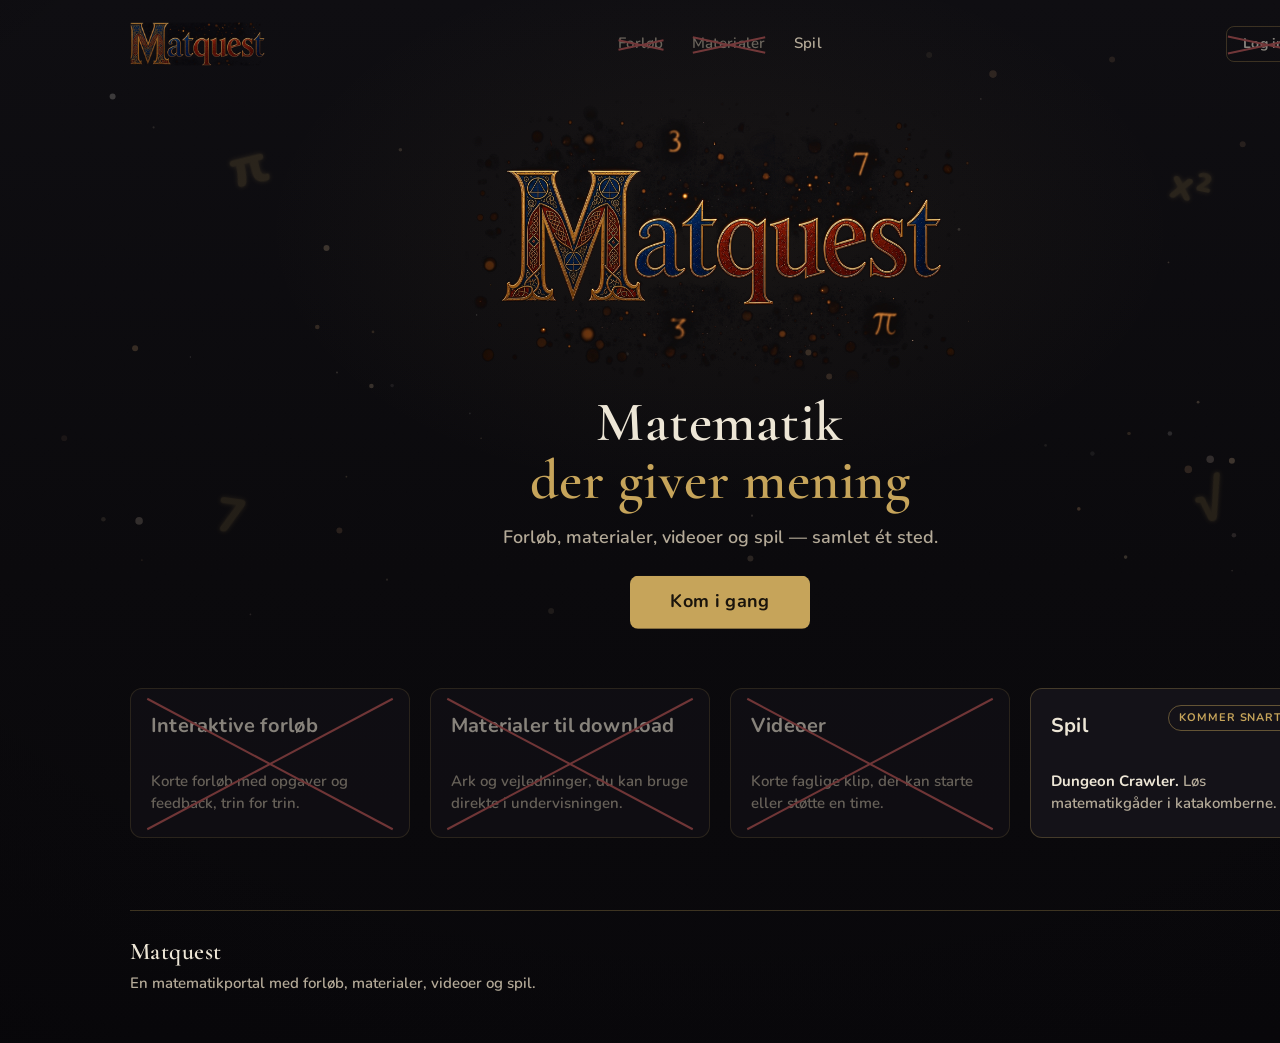
==== index.html @ 76b54411 "Fjern lærer- og klassetrin-tekst, gør /spil/ til en oversigt og flyt Dungeon Crawler til sin egen si" ====
<!DOCTYPE html>
<html lang="da">
<head>
  <meta charset="utf-8">
  <meta name="viewport" content="width=device-width, initial-scale=1">
  <title>Matquest — Matematik der giver mening</title>
  <meta name="description" content="Matquest samler forløb, materialer, videoer og spil til matematik.">
  <link rel="preconnect" href="https://fonts.googleapis.com">
  <link rel="preconnect" href="https://fonts.gstatic.com" crossorigin>
  <link href="https://fonts.googleapis.com/css2?family=Cormorant+Garamond:wght@500;600;700&family=Nunito:wght@400;600;700;800&display=swap" rel="stylesheet">
  <link rel="icon" href="assets/favicon.ico" sizes="any">
  <link rel="icon" type="image/png" sizes="32x32" href="assets/favicon-32.png">
  <link rel="apple-touch-icon" href="assets/apple-touch-icon.png">
  <link rel="stylesheet" href="style.css">
</head>
<body>
  <div class="atmosphere" aria-hidden="true">
    <div class="atmosphere-grain"></div>
    <div class="atmosphere-vignette"></div>
  </div>
  <div class="page">
  <header class="top">
    <a class="logo" href="./" aria-label="Matquest, forsiden">
      <img class="logo-img" src="assets/matquest-wordmark.png" alt="Matquest" width="200" height="65">
    </a>
    <nav class="nav" aria-label="Hovedmenu">
      <a class="ikke-i-brug" aria-disabled="true">Forløb</a>
      <a class="ikke-i-brug" aria-disabled="true">Materialer</a>
      <a href="spil/">Spil</a>
    </nav>
    <div class="top-right">
      <a class="btn btn-ghost ikke-i-brug" aria-disabled="true">Log ind</a>
    </div>
  </header>

  <section class="stage">
    <div class="stage-art"><svg class="scene" viewBox="0 0 1440 680" width="1440" height="680" xmlns="http://www.w3.org/2000/svg" preserveAspectRatio="xMidYMid slice" aria-hidden="true">
  <defs>
    <radialGradient id="torch" cx="50%" cy="50%" r="50%">
      <stop offset="0%" stop-color="#FFE08A" stop-opacity="0.72"/>
      <stop offset="32%" stop-color="#FF8A2A" stop-opacity="0.14"/>
      <stop offset="70%" stop-color="#FF7A3A" stop-opacity="0.08"/>
      <stop offset="100%" stop-color="#FF5A00" stop-opacity="0"/>
    </radialGradient>
    <filter id="soft">
      <feGaussianBlur stdDeviation="36"/>
    </filter>
    <filter id="runeGlow">
      <feGaussianBlur stdDeviation="2.5" result="b"/>
      <feMerge><feMergeNode in="b"/><feMergeNode in="SourceGraphic"/></feMerge>
    </filter>
  </defs>
  <!-- glow fjernet -->
  <g transform="translate(250 170) rotate(-14)" opacity="0.15"><text text-anchor="middle" dominant-baseline="middle" font-family="Baloo 2, Nunito, sans-serif" font-weight="800" font-size="56" fill="#C6A45A" style="filter:url(#runeGlow)">π</text></g>
  <g transform="translate(1190 190) rotate(12)" opacity="0.15"><text text-anchor="middle" dominant-baseline="middle" font-family="Baloo 2, Nunito, sans-serif" font-weight="800" font-size="44" fill="#C6A45A" style="filter:url(#runeGlow)">x²</text></g>
  <g transform="translate(230 520) rotate(8)" opacity="0.13"><text text-anchor="middle" dominant-baseline="middle" font-family="Baloo 2, Nunito, sans-serif" font-weight="800" font-size="48" fill="#C6A45A" style="filter:url(#runeGlow)">7</text></g>
  <g transform="translate(1210 500) rotate(-10)" opacity="0.14"><text text-anchor="middle" dominant-baseline="middle" font-family="Baloo 2, Nunito, sans-serif" font-weight="800" font-size="50" fill="#C6A45A" style="filter:url(#runeGlow)">√</text></g>
  <g class="motes" opacity="0.85">
    <circle cx="153.6" cy="127.4" r="1.1" fill="#D9C4B0" opacity="0.16"/>
    <circle cx="1188.3" cy="469.4" r="3.8" fill="#FFC48A" opacity="0.17"/>
    <circle cx="371.4" cy="386.0" r="2.3" fill="#E8C9A0" opacity="0.24"/>
    <circle cx="1351.0" cy="154.0" r="0.9" fill="#F3EDE4" opacity="0.23"/>
    <circle cx="1129.0" cy="433.5" r="1.8" fill="#FFC48A" opacity="0.16"/>
    <circle cx="551.1" cy="611.0" r="3.0" fill="#E8C9A0" opacity="0.11"/>
    <circle cx="562.7" cy="248.3" r="1.4" fill="#F3EDE4" opacity="0.13"/>
    <circle cx="750.4" cy="558.6" r="3.0" fill="#E8C9A0" opacity="0.17"/>
    <circle cx="135.1" cy="348.2" r="3.0" fill="#FFC48A" opacity="0.21"/>
    <circle cx="752.0" cy="515.7" r="1.1" fill="#D9C4B0" opacity="0.20"/>
    <circle cx="959.0" cy="229.4" r="1.4" fill="#D9C4B0" opacity="0.21"/>
    <circle cx="1112.1" cy="59.6" r="3.0" fill="#FFC48A" opacity="0.12"/>
    <circle cx="337.0" cy="372.5" r="1.1" fill="#D9C4B0" opacity="0.20"/>
    <circle cx="103.4" cy="519.3" r="2.3" fill="#E8C9A0" opacity="0.13"/>
    <circle cx="64.2" cy="438.2" r="3.0" fill="#FFC48A" opacity="0.08"/>
    <circle cx="326.5" cy="248.1" r="3.0" fill="#E8C9A0" opacity="0.25"/>
    <circle cx="373.0" cy="331.9" r="1.4" fill="#FFC48A" opacity="0.16"/>
    <circle cx="1125.6" cy="557.1" r="1.8" fill="#E8C9A0" opacity="0.24"/>
    <circle cx="112.6" cy="96.4" r="3.0" fill="#F3EDE4" opacity="0.24"/>
    <circle cx="656.4" cy="213.4" r="3.8" fill="#D9C4B0" opacity="0.21"/>
    <circle cx="1360.2" cy="278.2" r="1.4" fill="#E8C9A0" opacity="0.21"/>
    <circle cx="929.2" cy="55.1" r="3.0" fill="#E8C9A0" opacity="0.09"/>
    <circle cx="1242.7" cy="144.2" r="3.0" fill="#FFC48A" opacity="0.13"/>
    <circle cx="678.6" cy="618.4" r="1.8" fill="#F3EDE4" opacity="0.14"/>
    <circle cx="346.4" cy="476.7" r="0.9" fill="#E8C9A0" opacity="0.19"/>
    <circle cx="1092.4" cy="453.6" r="2.3" fill="#F3EDE4" opacity="0.08"/>
    <circle cx="770.4" cy="328.4" r="0.9" fill="#FFC48A" opacity="0.18"/>
    <circle cx="469.9" cy="413.4" r="0.9" fill="#F3EDE4" opacity="0.13"/>
    <circle cx="481.1" cy="438.3" r="0.7" fill="#E8C9A0" opacity="0.22"/>
    <circle cx="1045.6" cy="445.4" r="1.4" fill="#D9C4B0" opacity="0.11"/>
    <circle cx="1231.9" cy="460.7" r="3.0" fill="#E8C9A0" opacity="0.27"/>
    <circle cx="993.0" cy="74.1" r="3.8" fill="#FFC48A" opacity="0.15"/>
    <circle cx="1169.9" cy="433.5" r="2.3" fill="#F3EDE4" opacity="0.16"/>
    <circle cx="791.9" cy="621.6" r="1.4" fill="#E8C9A0" opacity="0.14"/>
    <circle cx="400.4" cy="149.8" r="1.8" fill="#E8C9A0" opacity="0.19"/>
    <circle cx="139.1" cy="520.9" r="3.8" fill="#D9C4B0" opacity="0.23"/>
    <circle cx="476.6" cy="314.9" r="0.7" fill="#F3EDE4" opacity="0.25"/>
    <circle cx="1292.0" cy="244.3" r="1.4" fill="#E8C9A0" opacity="0.14"/>
    <circle cx="1198.1" cy="402.2" r="1.4" fill="#E8C9A0" opacity="0.25"/>
    <circle cx="250.4" cy="614.4" r="0.9" fill="#D9C4B0" opacity="0.17"/>
    <circle cx="1168.5" cy="262.4" r="0.9" fill="#E8C9A0" opacity="0.23"/>
    <circle cx="1233.9" cy="535.3" r="2.3" fill="#D9C4B0" opacity="0.17"/>
    <circle cx="980.8" cy="98.9" r="0.9" fill="#D9C4B0" opacity="0.18"/>
    <circle cx="141.9" cy="560.1" r="0.9" fill="#FFC48A" opacity="0.12"/>
    <circle cx="829.2" cy="376.6" r="3.0" fill="#FFC48A" opacity="0.18"/>
    <circle cx="686.0" cy="487.6" r="0.9" fill="#FFC48A" opacity="0.15"/>
    <circle cx="317.3" cy="327.0" r="2.3" fill="#FFC48A" opacity="0.19"/>
    <circle cx="1232.1" cy="570.6" r="0.9" fill="#D9C4B0" opacity="0.17"/>
    <circle cx="387.0" cy="579.7" r="1.1" fill="#E8C9A0" opacity="0.16"/>
    <circle cx="1210.2" cy="459.3" r="3.8" fill="#D9C4B0" opacity="0.22"/>
    <circle cx="190.4" cy="357.0" r="0.7" fill="#F3EDE4" opacity="0.19"/>
    <circle cx="392.1" cy="385.6" r="1.8" fill="#F3EDE4" opacity="0.09"/>
    <circle cx="339.4" cy="530.6" r="3.0" fill="#FFC48A" opacity="0.15"/>
    <circle cx="808.4" cy="352.5" r="3.0" fill="#FFC48A" opacity="0.20"/>
    <circle cx="1078.8" cy="508.9" r="1.8" fill="#FFC48A" opacity="0.23"/>
    <circle cx="627.2" cy="354.0" r="1.8" fill="#D9C4B0" opacity="0.13"/>
  </g>
</svg></div>
    <div class="stage-copy">
      <img class="hero-logo" src="assets/matquest-logo.png" alt="Matquest" width="960" height="540">
      <h1>Matematik <span class="accent-word">der giver mening</span></h1>
      <p class="lead">Forløb, materialer, videoer og spil — samlet ét sted.</p>
      <div class="hero-actions">
        <a class="btn btn-play" href="#indhold">Kom i gang</a>
      </div>
    </div>
  </section>

  <main id="indhold">
    <section class="how" aria-label="Det kan du på Matquest">
      <ul class="how-list">
        <li>
          <a class="how-item ikke-i-brug" aria-disabled="true">
            <h2>Interaktive forløb</h2>
            <p>Korte forløb med opgaver og feedback, trin for trin.</p>
          </a>
        </li>
        <li>
          <a class="how-item ikke-i-brug" aria-disabled="true">
            <h2>Materialer til download</h2>
            <p>Ark og vejledninger, du kan bruge direkte i undervisningen.</p>
          </a>
        </li>
        <li>
          <a class="how-item ikke-i-brug" aria-disabled="true">
            <h2>Videoer</h2>
            <p>Korte faglige klip, der kan starte eller støtte en time.</p>
          </a>
        </li>
        <li>
          <a class="how-item how-item-spil" href="spil/">
            <span class="pill">Kommer snart</span>
            <h2>Spil</h2>
            <p><strong>Dungeon Crawler.</strong> Løs matematikgåder i katakomberne.</p>
          </a>
        </li>
      </ul>
    </section>
  </main>

  <footer class="foot">
    <div class="foot-main">
      <p class="foot-brand">Matquest</p>
      <p class="foot-copy">En matematikportal med forløb, materialer, videoer og spil.</p>
    </div>
  </footer>
  </div>
</body>
</html>
---- style.css ----
/* Matquest forside. Afdæmpet fantasy: næsten sort, diskrete guldlinjer, logo og hero bærer stilen. Desktop 1440. */
:root {
  --void: #0A090C;
  --dust: #121116;
  --panel: #141218;
  --text: #EDE6D6;
  --muted: #B4AA98;
  --gold: #C6A45A;
  --gold-hover: #D4B56A;
  --gold-line: rgba(198, 164, 90, 0.28);
  --gold-line-strong: rgba(198, 164, 90, 0.45);
  --font-display: "Cormorant Garamond", "Times New Roman", serif;
  --font-body: "Nunito", "Segoe UI", "Helvetica Neue", sans-serif;
  --content: 1180px;
}
* { box-sizing: border-box; margin: 0; padding: 0; }
html { scroll-behavior: smooth; }
body {
  min-width: 1440px;
  background: var(--void);
  color: var(--text);
  font-family: var(--font-body);
  font-size: 17px;
  line-height: 1.55;
  overflow-x: hidden;
  position: relative;
}
a { color: inherit; text-decoration: none; }
button { font: inherit; color: inherit; cursor: pointer; }
img, svg { display: block; max-width: 100%; }
ul { list-style: none; }

.atmosphere {
  position: absolute;
  inset: 0;
  z-index: 0;
  pointer-events: none;
  overflow: hidden;
  background:
    radial-gradient(ellipse 55% 45% at 50% 22%, rgba(198, 164, 90, 0.06) 0%, transparent 58%),
    linear-gradient(180deg, #0E0D11 0%, #0A090C 55%, #08070A 100%);
}
.atmosphere-grain {
  position: absolute;
  inset: 0;
  opacity: 0.10;
  mix-blend-mode: overlay;
  background-image: url("data:image/svg+xml;utf8,<svg xmlns='http://www.w3.org/2000/svg' width='256' height='256'><filter id='g'><feTurbulence type='fractalNoise' baseFrequency='0.85' numOctaves='4' seed='7' stitchTiles='stitch'/><feColorMatrix type='saturate' values='0'/></filter><rect width='100%25' height='100%25' filter='url(%23g)'/></svg>");
  background-size: 256px 256px;
}
.atmosphere-vignette {
  position: absolute;
  inset: 0;
  background: radial-gradient(ellipse 95% 85% at 50% 36%, transparent 62%, rgba(6, 5, 8, 0.55) 100%);
}

.page { position: relative; z-index: 1; }

.top {
  position: absolute;
  top: 0;
  left: 50%;
  transform: translateX(-50%);
  z-index: 5;
  display: grid;
  grid-template-columns: 1fr auto 1fr;
  align-items: center;
  width: var(--content);
  padding: 22px 0 0;
}
.logo { display: flex; align-items: center; justify-self: start; }
.logo-img { height: 44px; width: auto; }
.nav {
  display: flex;
  align-items: center;
  gap: 28px;
}
.nav a {
  font-weight: 600;
  font-size: 15px;
  letter-spacing: 0.02em;
  color: var(--muted);
}
.nav a:hover { color: var(--gold); }
.nav a[aria-current="page"] { color: var(--gold); }
.top-right { display: flex; align-items: center; justify-self: end; }

.btn {
  display: inline-flex;
  align-items: center;
  justify-content: center;
  font-weight: 700;
  letter-spacing: 0.02em;
  border: 1px solid transparent;
  border-radius: 8px;
  transition: background 0.15s ease, border-color 0.15s ease, color 0.15s ease;
}
.btn:focus-visible { outline: 2px solid var(--gold); outline-offset: 3px; }
.btn-ghost {
  background: transparent;
  color: var(--text);
  border-color: var(--gold-line-strong);
  padding: 6px 16px 7px;
  font-size: 14px;
}
.btn-ghost:hover { border-color: var(--gold); color: var(--gold); }
.btn-play {
  background: var(--gold);
  color: #1A140C;
  font-size: 18px;
  padding: 11px 28px 12px;
  min-width: 180px;
}
.btn-play:hover { background: var(--gold-hover); }
.btn-secondary {
  background: transparent;
  color: var(--text);
  border-color: var(--gold-line-strong);
  font-size: 18px;
  padding: 11px 28px 12px;
  min-width: 160px;
}
.btn-secondary:hover { border-color: var(--gold); color: var(--gold); }

.stage { position: relative; width: 1440px; height: 680px; margin: 0 auto; overflow: hidden; }
.stage-art { position: absolute; inset: 0; z-index: 0; }
.stage-art .scene { width: 1440px; height: 680px; }
.stage-copy {
  position: absolute;
  z-index: 2;
  left: 50%; top: 50%; transform: translate(-50%, -46%);
  width: 980px;
  text-align: center;
}
.hero-logo {
  width: 520px;
  height: auto;
  margin: 0 auto 6px;
}
.kicker {
  display: flex; align-items: center; justify-content: center; gap: 12px;
  font-weight: 600;
  font-size: 14px;
  letter-spacing: 0.08em;
  text-transform: uppercase;
  color: var(--muted);
  margin-bottom: 10px;
}
.pill {
  display: inline-flex; align-items: center;
  background: transparent;
  color: var(--gold);
  font-weight: 700;
  font-size: 11px;
  letter-spacing: 0.08em;
  text-transform: uppercase;
  padding: 3px 10px 4px;
  border-radius: 999px;
  border: 1px solid var(--gold-line-strong);
}
.stage-copy h1 {
  font-family: var(--font-display);
  font-weight: 600;
  font-size: 56px;
  line-height: 1.05;
  letter-spacing: 0.01em;
  margin: 0 0 14px;
  color: var(--text);
}
.accent-word { display: block; color: var(--gold); }
.lead {
  color: var(--muted);
  font-size: 18px;
  font-weight: 600;
  max-width: 32em;
  margin: 0 auto 26px;
  line-height: 1.45;
}
.hero-actions { display: flex; justify-content: center; align-items: center; gap: 14px; }

.how { width: var(--content); margin: 0 auto; padding: 8px 0 72px; }
.how-list { display: grid; grid-template-columns: repeat(4, 1fr); gap: 20px; }
.how-item {
  display: block;
  height: 100%;
  background: var(--panel);
  border: 1px solid var(--gold-line);
  border-radius: 12px;
  padding: 24px 20px 22px;
  transition: border-color 0.15s ease;
}
.how-item:hover { border-color: var(--gold-line-strong); }
.how-item:focus-visible { outline: 2px solid var(--gold); outline-offset: 3px; }
.how-item h2 {
  font-family: var(--font-body);
  font-weight: 700;
  font-size: 20px;
  letter-spacing: 0.01em;
  margin-bottom: 8px;
  color: var(--text);
  line-height: 1.25;
  min-height: 2.5em;
}
.how-item p { color: var(--muted); font-size: 15px; font-weight: 600; line-height: 1.45; }
.how-item p strong { color: var(--text); font-weight: 700; }
.how-item-spil { position: relative; padding-right: 18px; }
.how-item-spil .pill {
  position: absolute;
  top: 16px;
  right: 16px;
}

.foot {
  width: var(--content); margin: 0 auto; padding: 22px 0 48px;
  border-top: 1px solid var(--gold-line);
}
.foot-brand { font-family: var(--font-display); font-weight: 600; font-size: 24px; letter-spacing: 0.02em; }
.foot-copy { margin-top: 2px; color: var(--muted); font-size: 15px; font-weight: 600; }

@media (prefers-reduced-motion: reduce) {
  .btn, .how-item { transition: none; }
}

/* Markering: ikke i brug endnu */
.ikke-i-brug { position: relative; cursor: not-allowed; opacity: .55; }
.ikke-i-brug::before, .ikke-i-brug::after {
  content: ""; position: absolute; left: 0; right: 0; top: 50%;
  border-top: 2px solid #c45a5a; pointer-events: none;
}
.ikke-i-brug::before { transform: rotate(var(--x-angle, 12deg)); }
.ikke-i-brug::after { transform: rotate(calc(var(--x-angle, 12deg) * -1)); }
.how-item.ikke-i-brug { --x-angle: 28deg; }
.how-item.ikke-i-brug:hover { border-color: var(--gold-line); }
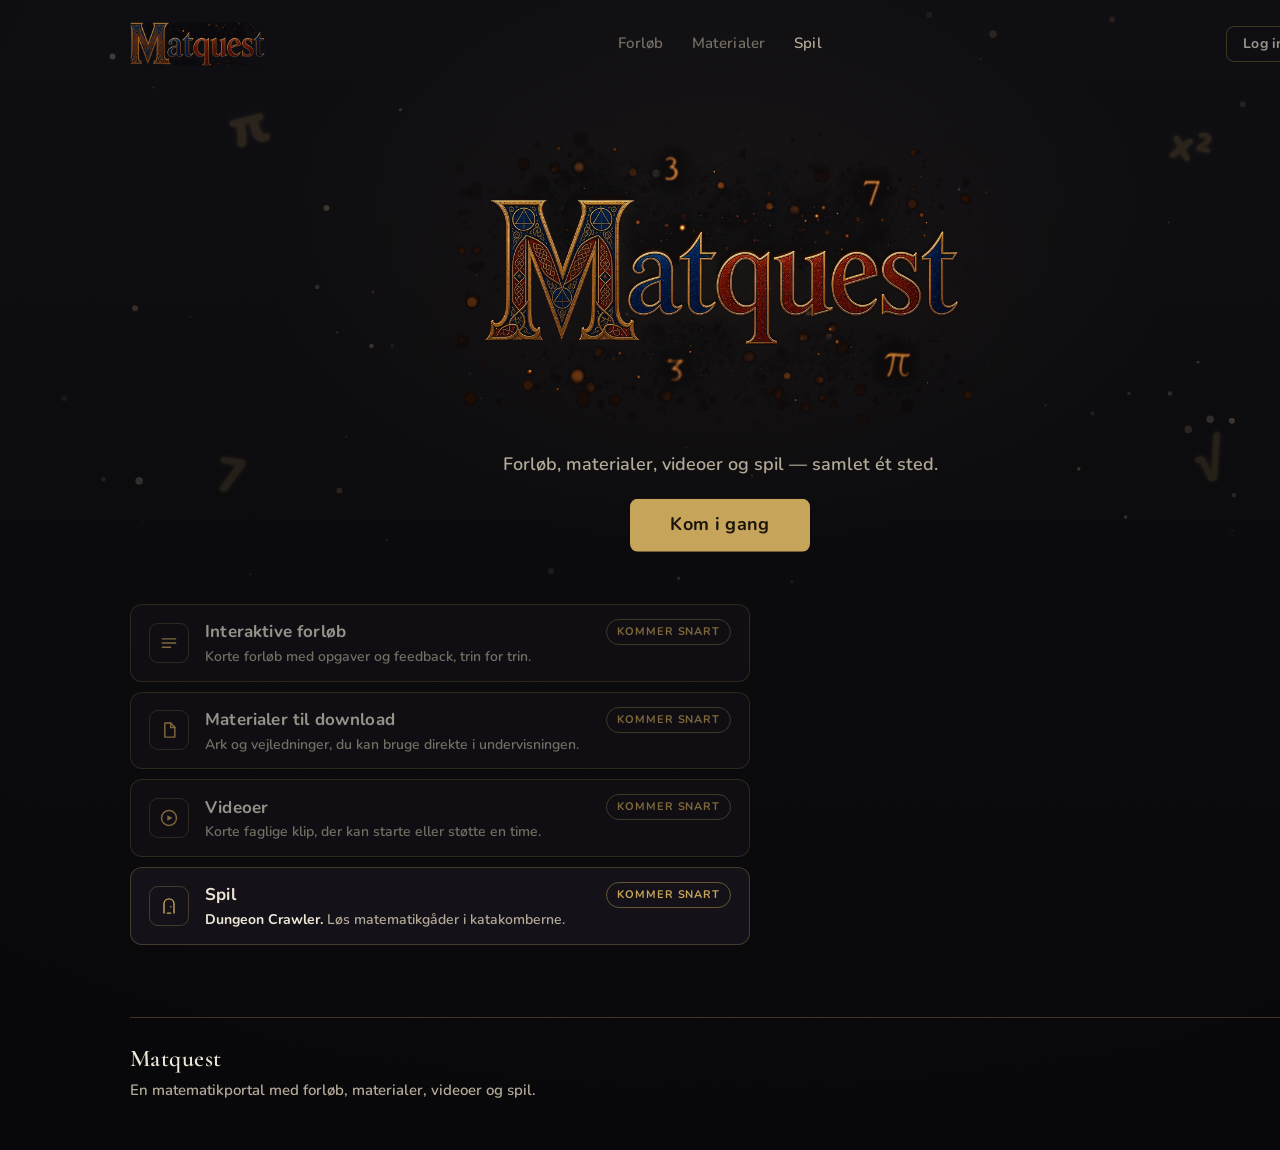
==== commit 4a52ae6b: "Fjern hero-overskriften og alle røde kryds, og vis forsidens felter som en kompakt stak til venstre." ====
--- a/index.html
+++ b/index.html
@@ -3,7 +3,7 @@
 <head>
   <meta charset="utf-8">
   <meta name="viewport" content="width=device-width, initial-scale=1">
-  <title>Matquest — Matematik der giver mening</title>
+  <title>Matquest</title>
   <meta name="description" content="Matquest samler forløb, materialer, videoer og spil til matematik.">
   <link rel="preconnect" href="https://fonts.googleapis.com">
   <link rel="preconnect" href="https://fonts.gstatic.com" crossorigin>
@@ -115,8 +115,8 @@
   </g>
 </svg></div>
     <div class="stage-copy">
+      <h1 class="sr-only">Matquest</h1>
       <img class="hero-logo" src="assets/matquest-logo.png" alt="Matquest" width="960" height="540">
-      <h1>Matematik <span class="accent-word">der giver mening</span></h1>
       <p class="lead">Forløb, materialer, videoer og spil — samlet ét sted.</p>
       <div class="hero-actions">
         <a class="btn btn-play" href="#indhold">Kom i gang</a>
@@ -129,27 +129,58 @@
       <ul class="how-list">
         <li>
           <a class="how-item ikke-i-brug" aria-disabled="true">
-            <h2>Interaktive forløb</h2>
-            <p>Korte forløb med opgaver og feedback, trin for trin.</p>
+            <span class="how-icon" aria-hidden="true">
+              <svg viewBox="0 0 24 24" fill="none" stroke="currentColor" stroke-width="1.7" stroke-linecap="round" stroke-linejoin="round"><path d="M4 7h16M4 12h16M4 17h10"/></svg>
+            </span>
+            <span class="how-body">
+              <span class="how-title-row">
+                <h2>Interaktive forløb</h2>
+                <span class="pill">Kommer snart</span>
+              </span>
+              <p>Korte forløb med opgaver og feedback, trin for trin.</p>
+            </span>
           </a>
         </li>
         <li>
           <a class="how-item ikke-i-brug" aria-disabled="true">
-            <h2>Materialer til download</h2>
-            <p>Ark og vejledninger, du kan bruge direkte i undervisningen.</p>
+            <span class="how-icon" aria-hidden="true">
+              <svg viewBox="0 0 24 24" fill="none" stroke="currentColor" stroke-width="1.7" stroke-linecap="round" stroke-linejoin="round"><path d="M7 3.5h7l5 5V20.5H7z"/><path d="M14 3.5V9h5"/></svg>
+            </span>
+            <span class="how-body">
+              <span class="how-title-row">
+                <h2>Materialer til download</h2>
+                <span class="pill">Kommer snart</span>
+              </span>
+              <p>Ark og vejledninger, du kan bruge direkte i undervisningen.</p>
+            </span>
           </a>
         </li>
         <li>
           <a class="how-item ikke-i-brug" aria-disabled="true">
-            <h2>Videoer</h2>
-            <p>Korte faglige klip, der kan starte eller støtte en time.</p>
+            <span class="how-icon" aria-hidden="true">
+              <svg viewBox="0 0 24 24" fill="none" stroke="currentColor" stroke-width="1.7" stroke-linecap="round" stroke-linejoin="round"><circle cx="12" cy="12" r="9"/><path d="M10 8.8l6.2 3.2L10 15.2z" fill="currentColor" stroke="none"/></svg>
+            </span>
+            <span class="how-body">
+              <span class="how-title-row">
+                <h2>Videoer</h2>
+                <span class="pill">Kommer snart</span>
+              </span>
+              <p>Korte faglige klip, der kan starte eller støtte en time.</p>
+            </span>
           </a>
         </li>
         <li>
           <a class="how-item how-item-spil" href="spil/">
-            <span class="pill">Kommer snart</span>
-            <h2>Spil</h2>
-            <p><strong>Dungeon Crawler.</strong> Løs matematikgåder i katakomberne.</p>
+            <span class="how-icon" aria-hidden="true">
+              <svg viewBox="0 0 24 24" fill="none" stroke="currentColor" stroke-width="1.7" stroke-linecap="round" stroke-linejoin="round"><path d="M6 20.5V9A6 6 0 0 1 12 3.5 6 6 0 0 1 18 9v11.5"/><path d="M10 20.5h4"/><circle cx="14.2" cy="13" r="0.9" fill="currentColor" stroke="none"/></svg>
+            </span>
+            <span class="how-body">
+              <span class="how-title-row">
+                <h2>Spil</h2>
+                <span class="pill">Kommer snart</span>
+              </span>
+              <p><strong>Dungeon Crawler.</strong> Løs matematikgåder i katakomberne.</p>
+            </span>
           </a>
         </li>
       </ul>
--- a/style.css
+++ b/style.css
@@ -122,20 +122,20 @@
 }
 .btn-secondary:hover { border-color: var(--gold); color: var(--gold); }
 
-.stage { position: relative; width: 1440px; height: 680px; margin: 0 auto; overflow: hidden; }
+.stage { position: relative; width: 1440px; height: 600px; margin: 0 auto; overflow: hidden; }
 .stage-art { position: absolute; inset: 0; z-index: 0; }
-.stage-art .scene { width: 1440px; height: 680px; }
+.stage-art .scene { width: 1440px; height: 600px; }
 .stage-copy {
   position: absolute;
   z-index: 2;
-  left: 50%; top: 50%; transform: translate(-50%, -46%);
+  left: 50%; top: 50%; transform: translate(-50%, -42%);
   width: 980px;
   text-align: center;
 }
 .hero-logo {
-  width: 520px;
+  width: 560px;
   height: auto;
-  margin: 0 auto 6px;
+  margin: 0 auto 18px;
 }
 .kicker {
   display: flex; align-items: center; justify-content: center; gap: 12px;
@@ -173,42 +173,75 @@
   font-size: 18px;
   font-weight: 600;
   max-width: 32em;
-  margin: 0 auto 26px;
+  margin: 0 auto 22px;
   line-height: 1.45;
 }
 .hero-actions { display: flex; justify-content: center; align-items: center; gap: 14px; }
 
-.how { width: var(--content); margin: 0 auto; padding: 8px 0 72px; }
-.how-list { display: grid; grid-template-columns: repeat(4, 1fr); gap: 20px; }
+.sr-only {
+  position: absolute;
+  width: 1px;
+  height: 1px;
+  padding: 0;
+  margin: -1px;
+  overflow: hidden;
+  clip: rect(0, 0, 0, 0);
+  white-space: nowrap;
+  border: 0;
+}
+
+.how { width: var(--content); margin: 0 auto; padding: 4px 0 72px; }
+.how-list {
+  display: flex;
+  flex-direction: column;
+  gap: 10px;
+  width: 620px;
+  margin: 0;
+}
 .how-item {
-  display: block;
-  height: 100%;
+  display: flex;
+  flex-direction: row;
+  align-items: center;
+  gap: 16px;
+  min-height: 76px;
   background: var(--panel);
   border: 1px solid var(--gold-line);
   border-radius: 12px;
-  padding: 24px 20px 22px;
+  padding: 14px 18px;
   transition: border-color 0.15s ease;
 }
 .how-item:hover { border-color: var(--gold-line-strong); }
 .how-item:focus-visible { outline: 2px solid var(--gold); outline-offset: 3px; }
+.how-icon {
+  flex: 0 0 40px;
+  width: 40px;
+  height: 40px;
+  display: flex;
+  align-items: center;
+  justify-content: center;
+  color: var(--gold);
+  border: 1px solid var(--gold-line);
+  border-radius: 9px;
+}
+.how-icon svg { width: 20px; height: 20px; display: block; }
+.how-body { flex: 1; min-width: 0; }
+.how-title-row {
+  display: flex;
+  align-items: center;
+  gap: 10px;
+}
 .how-item h2 {
   font-family: var(--font-body);
   font-weight: 700;
-  font-size: 20px;
+  font-size: 17px;
   letter-spacing: 0.01em;
-  margin-bottom: 8px;
+  margin: 0;
   color: var(--text);
   line-height: 1.25;
-  min-height: 2.5em;
-}
-.how-item p { color: var(--muted); font-size: 15px; font-weight: 600; line-height: 1.45; }
+}
+.how-item p { color: var(--muted); font-size: 14px; font-weight: 600; line-height: 1.4; margin-top: 2px; }
 .how-item p strong { color: var(--text); font-weight: 700; }
-.how-item-spil { position: relative; padding-right: 18px; }
-.how-item-spil .pill {
-  position: absolute;
-  top: 16px;
-  right: 16px;
-}
+.how-title-row .pill { margin-left: auto; flex-shrink: 0; }
 
 .foot {
   width: var(--content); margin: 0 auto; padding: 22px 0 48px;
@@ -221,13 +254,6 @@
   .btn, .how-item { transition: none; }
 }
 
-/* Markering: ikke i brug endnu */
-.ikke-i-brug { position: relative; cursor: not-allowed; opacity: .55; }
-.ikke-i-brug::before, .ikke-i-brug::after {
-  content: ""; position: absolute; left: 0; right: 0; top: 50%;
-  border-top: 2px solid #c45a5a; pointer-events: none;
-}
-.ikke-i-brug::before { transform: rotate(var(--x-angle, 12deg)); }
-.ikke-i-brug::after { transform: rotate(calc(var(--x-angle, 12deg) * -1)); }
-.how-item.ikke-i-brug { --x-angle: 28deg; }
+/* Markering: ikke i brug endnu — dimmet, uden kryds */
+.ikke-i-brug { cursor: not-allowed; opacity: .62; }
 .how-item.ikke-i-brug:hover { border-color: var(--gold-line); }
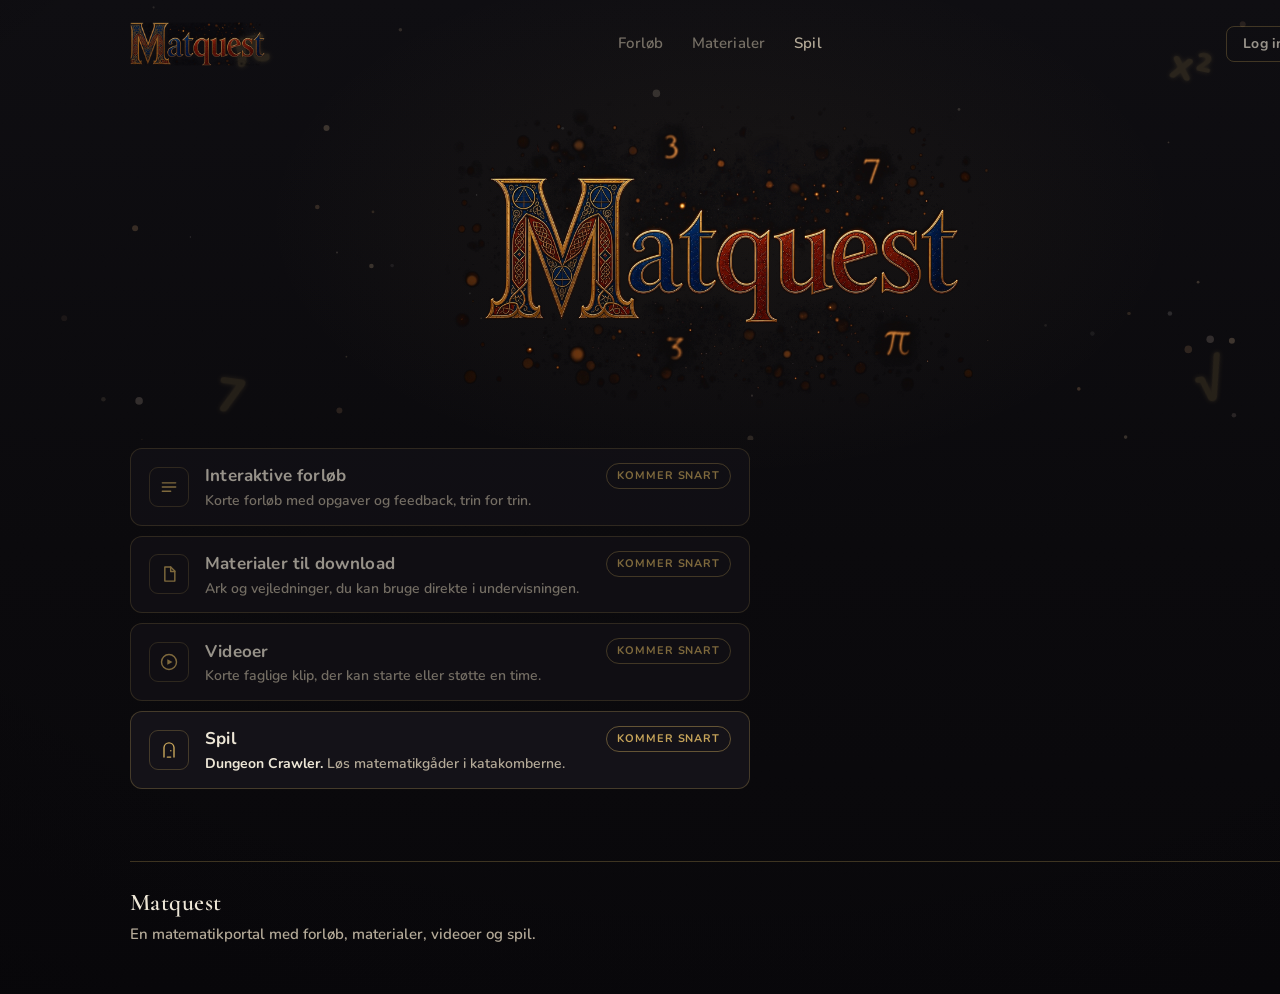
==== commit f9ba5f5f: "Fjern forsidens undertekst og Kom i gang-knap, og ryk felterne tættere på logoet." ====
--- a/index.html
+++ b/index.html
@@ -117,10 +117,6 @@
     <div class="stage-copy">
       <h1 class="sr-only">Matquest</h1>
       <img class="hero-logo" src="assets/matquest-logo.png" alt="Matquest" width="960" height="540">
-      <p class="lead">Forløb, materialer, videoer og spil — samlet ét sted.</p>
-      <div class="hero-actions">
-        <a class="btn btn-play" href="#indhold">Kom i gang</a>
-      </div>
     </div>
   </section>
 
--- a/style.css
+++ b/style.css
@@ -122,20 +122,20 @@
 }
 .btn-secondary:hover { border-color: var(--gold); color: var(--gold); }
 
-.stage { position: relative; width: 1440px; height: 600px; margin: 0 auto; overflow: hidden; }
+.stage { position: relative; width: 1440px; height: 440px; margin: 0 auto; overflow: hidden; }
 .stage-art { position: absolute; inset: 0; z-index: 0; }
-.stage-art .scene { width: 1440px; height: 600px; }
+.stage-art .scene { width: 1440px; height: 440px; }
 .stage-copy {
   position: absolute;
   z-index: 2;
-  left: 50%; top: 50%; transform: translate(-50%, -42%);
+  left: 50%; top: 96px; transform: translateX(-50%);
   width: 980px;
   text-align: center;
 }
 .hero-logo {
   width: 560px;
   height: auto;
-  margin: 0 auto 18px;
+  margin: 0 auto;
 }
 .kicker {
   display: flex; align-items: center; justify-content: center; gap: 12px;
@@ -190,7 +190,7 @@
   border: 0;
 }
 
-.how { width: var(--content); margin: 0 auto; padding: 4px 0 72px; }
+.how { width: var(--content); margin: 0 auto; padding: 8px 0 72px; }
 .how-list {
   display: flex;
   flex-direction: column;
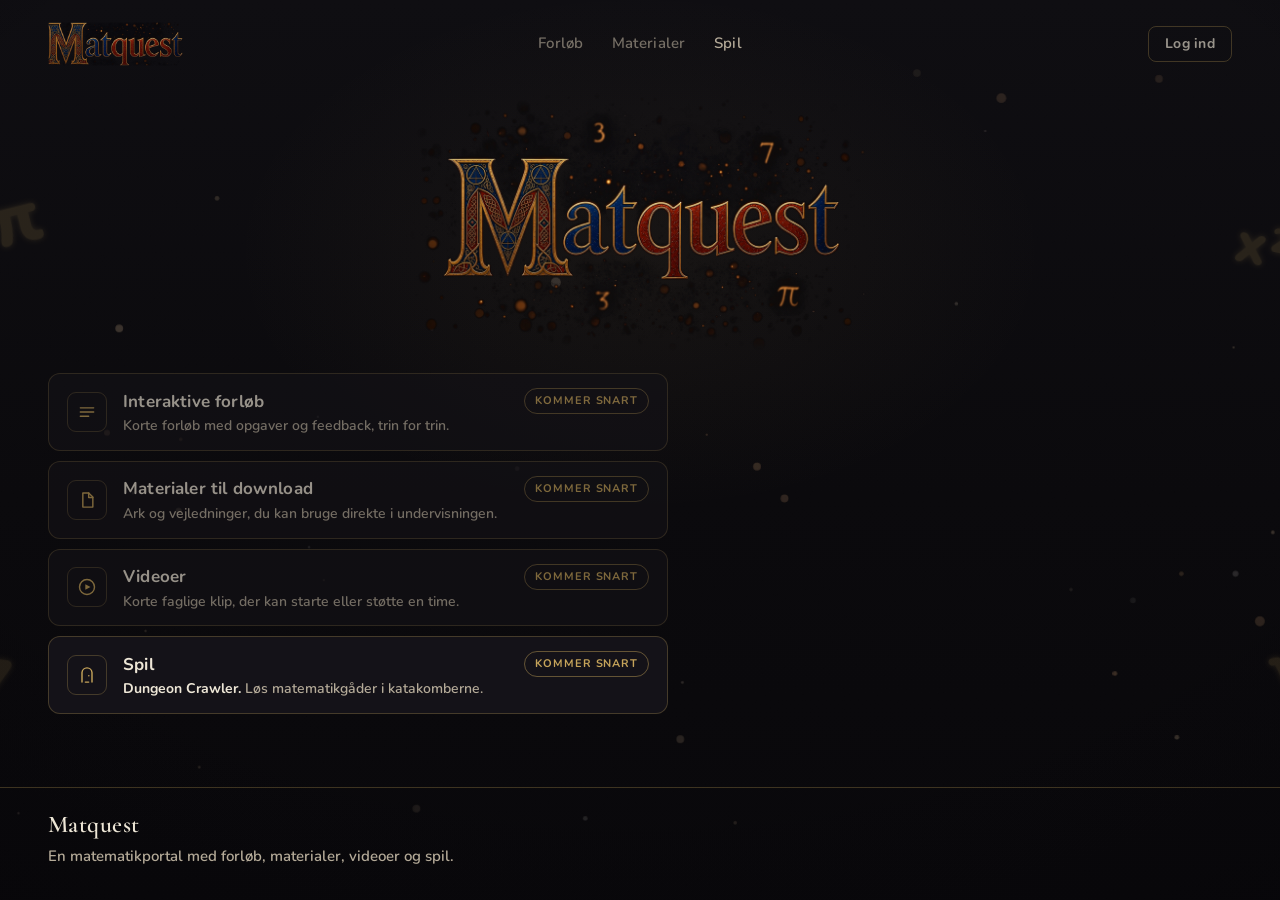
==== commit fba90e15: "Gør siderne fulde og bredere, og lad plads stå fri til senere indhold på forsiden." ====
--- a/index.html
+++ b/index.html
@@ -17,24 +17,7 @@
   <div class="atmosphere" aria-hidden="true">
     <div class="atmosphere-grain"></div>
     <div class="atmosphere-vignette"></div>
-  </div>
-  <div class="page">
-  <header class="top">
-    <a class="logo" href="./" aria-label="Matquest, forsiden">
-      <img class="logo-img" src="assets/matquest-wordmark.png" alt="Matquest" width="200" height="65">
-    </a>
-    <nav class="nav" aria-label="Hovedmenu">
-      <a class="ikke-i-brug" aria-disabled="true">Forløb</a>
-      <a class="ikke-i-brug" aria-disabled="true">Materialer</a>
-      <a href="spil/">Spil</a>
-    </nav>
-    <div class="top-right">
-      <a class="btn btn-ghost ikke-i-brug" aria-disabled="true">Log ind</a>
-    </div>
-  </header>
-
-  <section class="stage">
-    <div class="stage-art"><svg class="scene" viewBox="0 0 1440 680" width="1440" height="680" xmlns="http://www.w3.org/2000/svg" preserveAspectRatio="xMidYMid slice" aria-hidden="true">
+    <svg class="scene" viewBox="0 0 1440 680" width="1440" height="680" xmlns="http://www.w3.org/2000/svg" preserveAspectRatio="xMidYMid slice" aria-hidden="true">
   <defs>
     <radialGradient id="torch" cx="50%" cy="50%" r="50%">
       <stop offset="0%" stop-color="#FFE08A" stop-opacity="0.72"/>
@@ -113,15 +96,30 @@
     <circle cx="1078.8" cy="508.9" r="1.8" fill="#FFC48A" opacity="0.23"/>
     <circle cx="627.2" cy="354.0" r="1.8" fill="#D9C4B0" opacity="0.13"/>
   </g>
-</svg></div>
-    <div class="stage-copy">
+</svg>
+  </div>
+  <div class="page">
+  <header class="top">
+    <a class="logo" href="./" aria-label="Matquest, forsiden">
+      <img class="logo-img" src="assets/matquest-wordmark.png" alt="Matquest" width="200" height="65">
+    </a>
+    <nav class="nav" aria-label="Hovedmenu">
+      <a class="ikke-i-brug" aria-disabled="true">Forløb</a>
+      <a class="ikke-i-brug" aria-disabled="true">Materialer</a>
+      <a href="spil/">Spil</a>
+    </nav>
+    <div class="top-right">
+      <a class="btn btn-ghost ikke-i-brug" aria-disabled="true">Log ind</a>
+    </div>
+  </header>
+
+  <main class="hero" id="indhold">
+    <div class="hero-brand">
       <h1 class="sr-only">Matquest</h1>
       <img class="hero-logo" src="assets/matquest-logo.png" alt="Matquest" width="960" height="540">
     </div>
-  </section>
-
-  <main id="indhold">
-    <section class="how" aria-label="Det kan du på Matquest">
+    <div class="hero-body">
+      <section class="how" aria-label="Det kan du på Matquest">
       <ul class="how-list">
         <li>
           <a class="how-item ikke-i-brug" aria-disabled="true">
@@ -181,6 +179,8 @@
         </li>
       </ul>
     </section>
+    <aside class="hero-aside" aria-hidden="true"></aside>
+    </div>
   </main>
 
   <footer class="foot">
--- a/style.css
+++ b/style.css
@@ -1,4 +1,4 @@
-/* Matquest forside. Afdæmpet fantasy: næsten sort, diskrete guldlinjer, logo og hero bærer stilen. Desktop 1440. */
+/* Matquest forside. Afdæmpet fantasy: næsten sort, diskrete guldlinjer, logo og hero bærer stilen. Desktop, bred container. */
 :root {
   --void: #0A090C;
   --dust: #121116;
@@ -11,12 +11,13 @@
   --gold-line-strong: rgba(198, 164, 90, 0.45);
   --font-display: "Cormorant Garamond", "Times New Roman", serif;
   --font-body: "Nunito", "Segoe UI", "Helvetica Neue", sans-serif;
-  --content: 1180px;
+  --content: 1600px;
+  --gutter: 48px;
 }
 * { box-sizing: border-box; margin: 0; padding: 0; }
-html { scroll-behavior: smooth; }
+html { height: 100%; scroll-behavior: smooth; }
 body {
-  min-width: 1440px;
+  min-height: 100vh;
   background: var(--void);
   color: var(--text);
   font-family: var(--font-body);
@@ -37,8 +38,15 @@
   pointer-events: none;
   overflow: hidden;
   background:
-    radial-gradient(ellipse 55% 45% at 50% 22%, rgba(198, 164, 90, 0.06) 0%, transparent 58%),
+    radial-gradient(ellipse 55% 50% at 50% 28%, rgba(198, 164, 90, 0.06) 0%, transparent 58%),
     linear-gradient(180deg, #0E0D11 0%, #0A090C 55%, #08070A 100%);
+}
+.atmosphere .scene {
+  position: absolute;
+  inset: 0;
+  width: 100%;
+  height: 100%;
+  max-width: none;
 }
 .atmosphere-grain {
   position: absolute;
@@ -54,19 +62,22 @@
   background: radial-gradient(ellipse 95% 85% at 50% 36%, transparent 62%, rgba(6, 5, 8, 0.55) 100%);
 }
 
-.page { position: relative; z-index: 1; }
+.page {
+  position: relative;
+  z-index: 1;
+  min-height: 100vh;
+  display: flex;
+  flex-direction: column;
+}
 
 .top {
-  position: absolute;
-  top: 0;
-  left: 50%;
-  transform: translateX(-50%);
-  z-index: 5;
   display: grid;
   grid-template-columns: 1fr auto 1fr;
   align-items: center;
-  width: var(--content);
-  padding: 22px 0 0;
+  width: 100%;
+  max-width: var(--content);
+  margin: 0 auto;
+  padding: 22px var(--gutter) 0;
 }
 .logo { display: flex; align-items: center; justify-self: start; }
 .logo-img { height: 44px; width: auto; }
@@ -104,48 +115,7 @@
   font-size: 14px;
 }
 .btn-ghost:hover { border-color: var(--gold); color: var(--gold); }
-.btn-play {
-  background: var(--gold);
-  color: #1A140C;
-  font-size: 18px;
-  padding: 11px 28px 12px;
-  min-width: 180px;
-}
-.btn-play:hover { background: var(--gold-hover); }
-.btn-secondary {
-  background: transparent;
-  color: var(--text);
-  border-color: var(--gold-line-strong);
-  font-size: 18px;
-  padding: 11px 28px 12px;
-  min-width: 160px;
-}
-.btn-secondary:hover { border-color: var(--gold); color: var(--gold); }
-
-.stage { position: relative; width: 1440px; height: 440px; margin: 0 auto; overflow: hidden; }
-.stage-art { position: absolute; inset: 0; z-index: 0; }
-.stage-art .scene { width: 1440px; height: 440px; }
-.stage-copy {
-  position: absolute;
-  z-index: 2;
-  left: 50%; top: 96px; transform: translateX(-50%);
-  width: 980px;
-  text-align: center;
-}
-.hero-logo {
-  width: 560px;
-  height: auto;
-  margin: 0 auto;
-}
-.kicker {
-  display: flex; align-items: center; justify-content: center; gap: 12px;
-  font-weight: 600;
-  font-size: 14px;
-  letter-spacing: 0.08em;
-  text-transform: uppercase;
-  color: var(--muted);
-  margin-bottom: 10px;
-}
+
 .pill {
   display: inline-flex; align-items: center;
   background: transparent;
@@ -158,25 +128,6 @@
   border-radius: 999px;
   border: 1px solid var(--gold-line-strong);
 }
-.stage-copy h1 {
-  font-family: var(--font-display);
-  font-weight: 600;
-  font-size: 56px;
-  line-height: 1.05;
-  letter-spacing: 0.01em;
-  margin: 0 0 14px;
-  color: var(--text);
-}
-.accent-word { display: block; color: var(--gold); }
-.lead {
-  color: var(--muted);
-  font-size: 18px;
-  font-weight: 600;
-  max-width: 32em;
-  margin: 0 auto 22px;
-  line-height: 1.45;
-}
-.hero-actions { display: flex; justify-content: center; align-items: center; gap: 14px; }
 
 .sr-only {
   position: absolute;
@@ -190,12 +141,39 @@
   border: 0;
 }
 
-.how { width: var(--content); margin: 0 auto; padding: 8px 0 72px; }
+.hero {
+  flex: 1 1 auto;
+  display: flex;
+  flex-direction: column;
+  width: 100%;
+  max-width: var(--content);
+  margin: 0 auto;
+  padding: 16px var(--gutter) 24px;
+}
+.hero-brand {
+  display: flex;
+  justify-content: center;
+  padding: 8px 0 20px;
+}
+.hero-logo {
+  width: min(560px, 52vh, 100%);
+  height: auto;
+}
+.hero-body {
+  flex: 1 1 auto;
+  display: grid;
+  grid-template-columns: minmax(280px, 620px) 1fr;
+  gap: 48px;
+  align-items: start;
+}
+.hero-aside { min-height: 0; }
+
+.how { width: auto; margin: 0; padding: 0; }
 .how-list {
   display: flex;
   flex-direction: column;
   gap: 10px;
-  width: 620px;
+  width: 100%;
   margin: 0;
 }
 .how-item {
@@ -244,7 +222,10 @@
 .how-title-row .pill { margin-left: auto; flex-shrink: 0; }
 
 .foot {
-  width: var(--content); margin: 0 auto; padding: 22px 0 48px;
+  width: 100%;
+  max-width: var(--content);
+  margin: 0 auto;
+  padding: 18px var(--gutter) 32px;
   border-top: 1px solid var(--gold-line);
 }
 .foot-brand { font-family: var(--font-display); font-weight: 600; font-size: 24px; letter-spacing: 0.02em; }
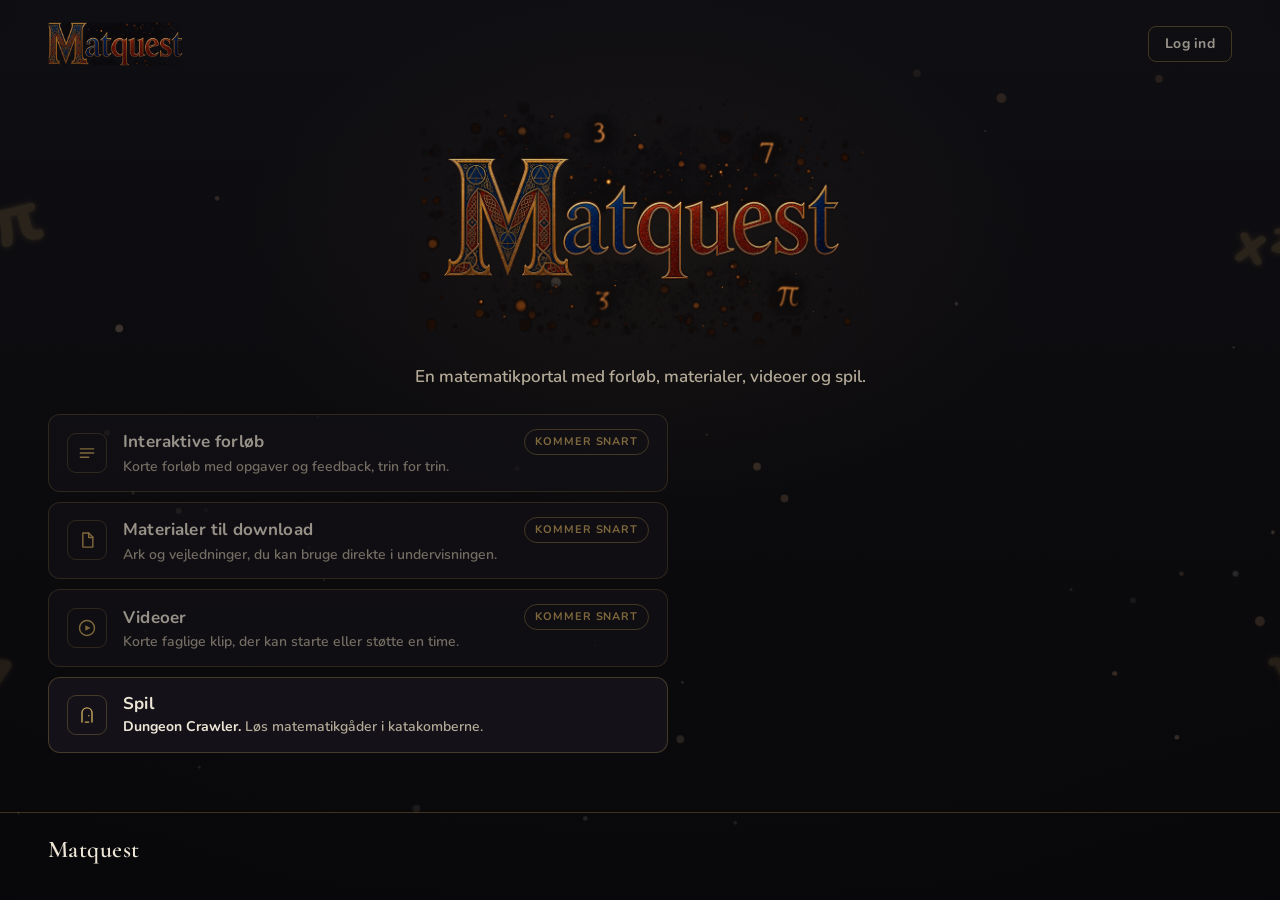
==== commit 737cb955: "Fjern den dobbelte topmenu, tag Kommer snart af Spil-feltet, og sæt forklaringen under logoet." ====
--- a/index.html
+++ b/index.html
@@ -103,11 +103,6 @@
     <a class="logo" href="./" aria-label="Matquest, forsiden">
       <img class="logo-img" src="assets/matquest-wordmark.png" alt="Matquest" width="200" height="65">
     </a>
-    <nav class="nav" aria-label="Hovedmenu">
-      <a class="ikke-i-brug" aria-disabled="true">Forløb</a>
-      <a class="ikke-i-brug" aria-disabled="true">Materialer</a>
-      <a href="spil/">Spil</a>
-    </nav>
     <div class="top-right">
       <a class="btn btn-ghost ikke-i-brug" aria-disabled="true">Log ind</a>
     </div>
@@ -117,6 +112,7 @@
     <div class="hero-brand">
       <h1 class="sr-only">Matquest</h1>
       <img class="hero-logo" src="assets/matquest-logo.png" alt="Matquest" width="960" height="540">
+      <p class="hero-tagline">En matematikportal med forløb, materialer, videoer og spil.</p>
     </div>
     <div class="hero-body">
       <section class="how" aria-label="Det kan du på Matquest">
@@ -171,7 +167,6 @@
             <span class="how-body">
               <span class="how-title-row">
                 <h2>Spil</h2>
-                <span class="pill">Kommer snart</span>
               </span>
               <p><strong>Dungeon Crawler.</strong> Løs matematikgåder i katakomberne.</p>
             </span>
@@ -186,7 +181,6 @@
   <footer class="foot">
     <div class="foot-main">
       <p class="foot-brand">Matquest</p>
-      <p class="foot-copy">En matematikportal med forløb, materialer, videoer og spil.</p>
     </div>
   </footer>
   </div>
--- a/style.css
+++ b/style.css
@@ -71,30 +71,17 @@
 }
 
 .top {
-  display: grid;
-  grid-template-columns: 1fr auto 1fr;
-  align-items: center;
+  display: flex;
+  align-items: center;
+  justify-content: space-between;
   width: 100%;
   max-width: var(--content);
   margin: 0 auto;
   padding: 22px var(--gutter) 0;
 }
-.logo { display: flex; align-items: center; justify-self: start; }
+.logo { display: flex; align-items: center; }
 .logo-img { height: 44px; width: auto; }
-.nav {
-  display: flex;
-  align-items: center;
-  gap: 28px;
-}
-.nav a {
-  font-weight: 600;
-  font-size: 15px;
-  letter-spacing: 0.02em;
-  color: var(--muted);
-}
-.nav a:hover { color: var(--gold); }
-.nav a[aria-current="page"] { color: var(--gold); }
-.top-right { display: flex; align-items: center; justify-self: end; }
+.top-right { display: flex; align-items: center; }
 
 .btn {
   display: inline-flex;
@@ -152,12 +139,24 @@
 }
 .hero-brand {
   display: flex;
+  flex-direction: column;
+  align-items: center;
   justify-content: center;
-  padding: 8px 0 20px;
+  padding: 8px 0 24px;
 }
 .hero-logo {
   width: min(560px, 52vh, 100%);
   height: auto;
+}
+.hero-tagline {
+  font-family: var(--font-body);
+  font-weight: 600;
+  font-size: 17px;
+  color: var(--muted);
+  text-align: center;
+  max-width: 28em;
+  margin: 12px 0 0;
+  line-height: 1.45;
 }
 .hero-body {
   flex: 1 1 auto;
@@ -238,3 +237,46 @@
 /* Markering: ikke i brug endnu — dimmet, uden kryds */
 .ikke-i-brug { cursor: not-allowed; opacity: .62; }
 .how-item.ikke-i-brug:hover { border-color: var(--gold-line); }
+
+@media (max-width: 1279px) {
+  :root { --gutter: 28px; }
+  .top {
+    padding-top: 16px;
+  }
+  .btn-ghost {
+    min-height: 44px;
+    padding: 10px 16px;
+  }
+  .hero { padding: 4px var(--gutter) 24px; }
+  .hero-brand { padding: 8px 0 22px; }
+  .hero-logo { width: min(480px, 70vw); }
+  .hero-body {
+    grid-template-columns: 1fr;
+    gap: 0;
+  }
+  .hero-aside { display: none; }
+  .pill { white-space: nowrap; }
+  .how-item {
+    min-height: 64px;
+    padding: 14px 16px;
+  }
+  .foot { padding: 18px var(--gutter) 28px; }
+}
+
+@media (max-width: 767px) {
+  :root { --gutter: 20px; }
+  .logo-img { height: 36px; }
+  .hero-logo { width: min(300px, 82vw); }
+  .hero-brand { padding: 2px 0 16px; }
+  .hero-tagline { font-size: 15px; margin-top: 10px; }
+  .how-item { min-height: 60px; gap: 12px; }
+  .how-title-row {
+    display: grid;
+    grid-template-columns: 1fr auto;
+    align-items: start;
+    column-gap: 8px;
+  }
+  .how-title-row .pill { margin-left: 0; white-space: nowrap; }
+  .how-item h2 { font-size: 16px; }
+  .foot { padding: 16px var(--gutter) 24px; }
+}
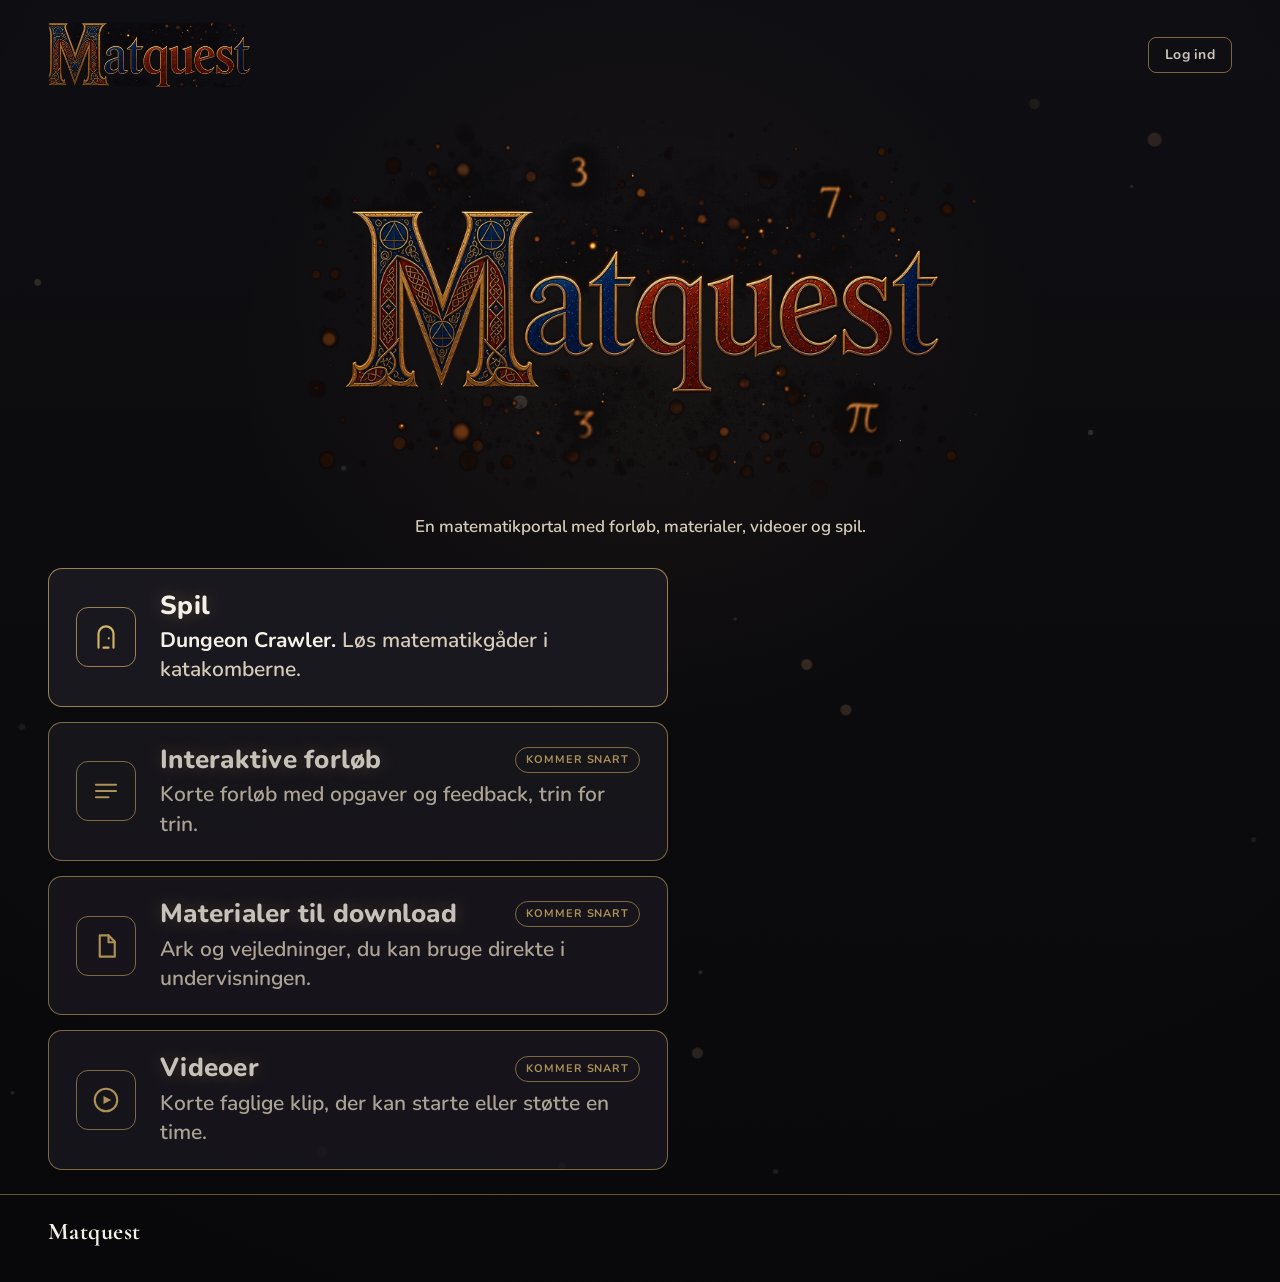
==== commit 0d691a8c: "Gør forsidens logo og menufelter større, sæt Spil først, og løft kontrast og tekstglød." ====
--- a/index.html
+++ b/index.html
@@ -118,6 +118,19 @@
       <section class="how" aria-label="Det kan du på Matquest">
       <ul class="how-list">
         <li>
+          <a class="how-item how-item-spil" href="spil/">
+            <span class="how-icon" aria-hidden="true">
+              <svg viewBox="0 0 24 24" fill="none" stroke="currentColor" stroke-width="1.7" stroke-linecap="round" stroke-linejoin="round"><path d="M6 20.5V9A6 6 0 0 1 12 3.5 6 6 0 0 1 18 9v11.5"/><path d="M10 20.5h4"/><circle cx="14.2" cy="13" r="0.9" fill="currentColor" stroke="none"/></svg>
+            </span>
+            <span class="how-body">
+              <span class="how-title-row">
+                <h2>Spil</h2>
+              </span>
+              <p><strong>Dungeon Crawler.</strong> Løs matematikgåder i katakomberne.</p>
+            </span>
+          </a>
+        </li>
+        <li>
           <a class="how-item ikke-i-brug" aria-disabled="true">
             <span class="how-icon" aria-hidden="true">
               <svg viewBox="0 0 24 24" fill="none" stroke="currentColor" stroke-width="1.7" stroke-linecap="round" stroke-linejoin="round"><path d="M4 7h16M4 12h16M4 17h10"/></svg>
@@ -159,19 +172,6 @@
             </span>
           </a>
         </li>
-        <li>
-          <a class="how-item how-item-spil" href="spil/">
-            <span class="how-icon" aria-hidden="true">
-              <svg viewBox="0 0 24 24" fill="none" stroke="currentColor" stroke-width="1.7" stroke-linecap="round" stroke-linejoin="round"><path d="M6 20.5V9A6 6 0 0 1 12 3.5 6 6 0 0 1 18 9v11.5"/><path d="M10 20.5h4"/><circle cx="14.2" cy="13" r="0.9" fill="currentColor" stroke="none"/></svg>
-            </span>
-            <span class="how-body">
-              <span class="how-title-row">
-                <h2>Spil</h2>
-              </span>
-              <p><strong>Dungeon Crawler.</strong> Løs matematikgåder i katakomberne.</p>
-            </span>
-          </a>
-        </li>
       </ul>
     </section>
     <aside class="hero-aside" aria-hidden="true"></aside>
--- a/style.css
+++ b/style.css
@@ -2,13 +2,16 @@
 :root {
   --void: #0A090C;
   --dust: #121116;
-  --panel: #141218;
-  --text: #EDE6D6;
-  --muted: #B4AA98;
-  --gold: #C6A45A;
-  --gold-hover: #D4B56A;
-  --gold-line: rgba(198, 164, 90, 0.28);
-  --gold-line-strong: rgba(198, 164, 90, 0.45);
+  --panel: #1A181F;
+  --panel-hover: #24212B;
+  --text: #F5F0E6;
+  --muted: #D4CBB8;
+  --gold: #D4B46A;
+  --gold-hover: #E0C57A;
+  --gold-line: rgba(212, 180, 106, 0.45);
+  --gold-line-strong: rgba(212, 180, 106, 0.68);
+  --heading-glow: 0 0 18px rgba(212, 180, 106, 0.30);
+  --card-glow: 0 0 28px rgba(212, 180, 106, 0.18), inset 0 1px 0 rgba(240, 220, 160, 0.12);
   --font-display: "Cormorant Garamond", "Times New Roman", serif;
   --font-body: "Nunito", "Segoe UI", "Helvetica Neue", sans-serif;
   --content: 1600px;
@@ -80,7 +83,7 @@
   padding: 22px var(--gutter) 0;
 }
 .logo { display: flex; align-items: center; }
-.logo-img { height: 44px; width: auto; }
+.logo-img { height: 66px; width: auto; }
 .top-right { display: flex; align-items: center; }
 
 .btn {
@@ -142,10 +145,10 @@
   flex-direction: column;
   align-items: center;
   justify-content: center;
-  padding: 8px 0 24px;
+  padding: 4px 0 28px;
 }
 .hero-logo {
-  width: min(560px, 52vh, 100%);
+  width: min(840px, 78vh, 100%);
   height: auto;
 }
 .hero-tagline {
@@ -171,7 +174,7 @@
 .how-list {
   display: flex;
   flex-direction: column;
-  gap: 10px;
+  gap: 15px;
   width: 100%;
   margin: 0;
 }
@@ -179,28 +182,33 @@
   display: flex;
   flex-direction: row;
   align-items: center;
-  gap: 16px;
-  min-height: 76px;
+  gap: 24px;
+  min-height: 114px;
   background: var(--panel);
-  border: 1px solid var(--gold-line);
-  border-radius: 12px;
-  padding: 14px 18px;
-  transition: border-color 0.15s ease;
+  border: 1px solid var(--gold-line-strong);
+  border-radius: 14px;
+  padding: 21px 27px;
+  transition: border-color 0.15s ease, box-shadow 0.15s ease, background 0.15s ease;
 }
 .how-item:hover { border-color: var(--gold-line-strong); }
+a.how-item:not(.ikke-i-brug):hover {
+  border-color: var(--gold-hover);
+  background: var(--panel-hover);
+  box-shadow: var(--card-glow);
+}
 .how-item:focus-visible { outline: 2px solid var(--gold); outline-offset: 3px; }
 .how-icon {
-  flex: 0 0 40px;
-  width: 40px;
-  height: 40px;
+  flex: 0 0 60px;
+  width: 60px;
+  height: 60px;
   display: flex;
   align-items: center;
   justify-content: center;
   color: var(--gold);
-  border: 1px solid var(--gold-line);
-  border-radius: 9px;
-}
-.how-icon svg { width: 20px; height: 20px; display: block; }
+  border: 1px solid var(--gold-line-strong);
+  border-radius: 12px;
+}
+.how-icon svg { width: 30px; height: 30px; display: block; }
 .how-body { flex: 1; min-width: 0; }
 .how-title-row {
   display: flex;
@@ -209,14 +217,15 @@
 }
 .how-item h2 {
   font-family: var(--font-body);
-  font-weight: 700;
-  font-size: 17px;
+  font-weight: 800;
+  font-size: 26px;
   letter-spacing: 0.01em;
   margin: 0;
   color: var(--text);
   line-height: 1.25;
-}
-.how-item p { color: var(--muted); font-size: 14px; font-weight: 600; line-height: 1.4; margin-top: 2px; }
+  text-shadow: var(--heading-glow);
+}
+.how-item p { color: var(--muted); font-size: 21px; font-weight: 600; line-height: 1.4; margin-top: 4px; }
 .how-item p strong { color: var(--text); font-weight: 700; }
 .how-title-row .pill { margin-left: auto; flex-shrink: 0; }
 
@@ -227,7 +236,7 @@
   padding: 18px var(--gutter) 32px;
   border-top: 1px solid var(--gold-line);
 }
-.foot-brand { font-family: var(--font-display); font-weight: 600; font-size: 24px; letter-spacing: 0.02em; }
+.foot-brand { font-family: var(--font-display); font-weight: 700; font-size: 24px; letter-spacing: 0.02em; }
 .foot-copy { margin-top: 2px; color: var(--muted); font-size: 15px; font-weight: 600; }
 
 @media (prefers-reduced-motion: reduce) {
@@ -235,8 +244,8 @@
 }
 
 /* Markering: ikke i brug endnu — dimmet, uden kryds */
-.ikke-i-brug { cursor: not-allowed; opacity: .62; }
-.how-item.ikke-i-brug:hover { border-color: var(--gold-line); }
+.ikke-i-brug { cursor: not-allowed; opacity: .80; }
+.how-item.ikke-i-brug:hover { border-color: var(--gold-line-strong); box-shadow: none; }
 
 @media (max-width: 1279px) {
   :root { --gutter: 28px; }
@@ -249,7 +258,7 @@
   }
   .hero { padding: 4px var(--gutter) 24px; }
   .hero-brand { padding: 8px 0 22px; }
-  .hero-logo { width: min(480px, 70vw); }
+  .hero-logo { width: min(720px, 100%); }
   .hero-body {
     grid-template-columns: 1fr;
     gap: 0;
@@ -257,19 +266,21 @@
   .hero-aside { display: none; }
   .pill { white-space: nowrap; }
   .how-item {
-    min-height: 64px;
-    padding: 14px 16px;
+    min-height: 96px;
+    padding: 18px 20px;
   }
   .foot { padding: 18px var(--gutter) 28px; }
 }
 
 @media (max-width: 767px) {
   :root { --gutter: 20px; }
-  .logo-img { height: 36px; }
-  .hero-logo { width: min(300px, 82vw); }
+  .logo-img { height: 54px; }
+  .hero-logo { width: min(450px, 100%); }
   .hero-brand { padding: 2px 0 16px; }
   .hero-tagline { font-size: 15px; margin-top: 10px; }
-  .how-item { min-height: 60px; gap: 12px; }
+  .how-item { min-height: 88px; gap: 14px; padding: 14px 14px; }
+  .how-icon { flex: 0 0 52px; width: 52px; height: 52px; }
+  .how-icon svg { width: 26px; height: 26px; }
   .how-title-row {
     display: grid;
     grid-template-columns: 1fr auto;
@@ -277,6 +288,7 @@
     column-gap: 8px;
   }
   .how-title-row .pill { margin-left: 0; white-space: nowrap; }
-  .how-item h2 { font-size: 16px; }
+  .how-item h2 { font-size: 20px; }
+  .how-item p { font-size: 15px; }
   .foot { padding: 16px var(--gutter) 24px; }
 }
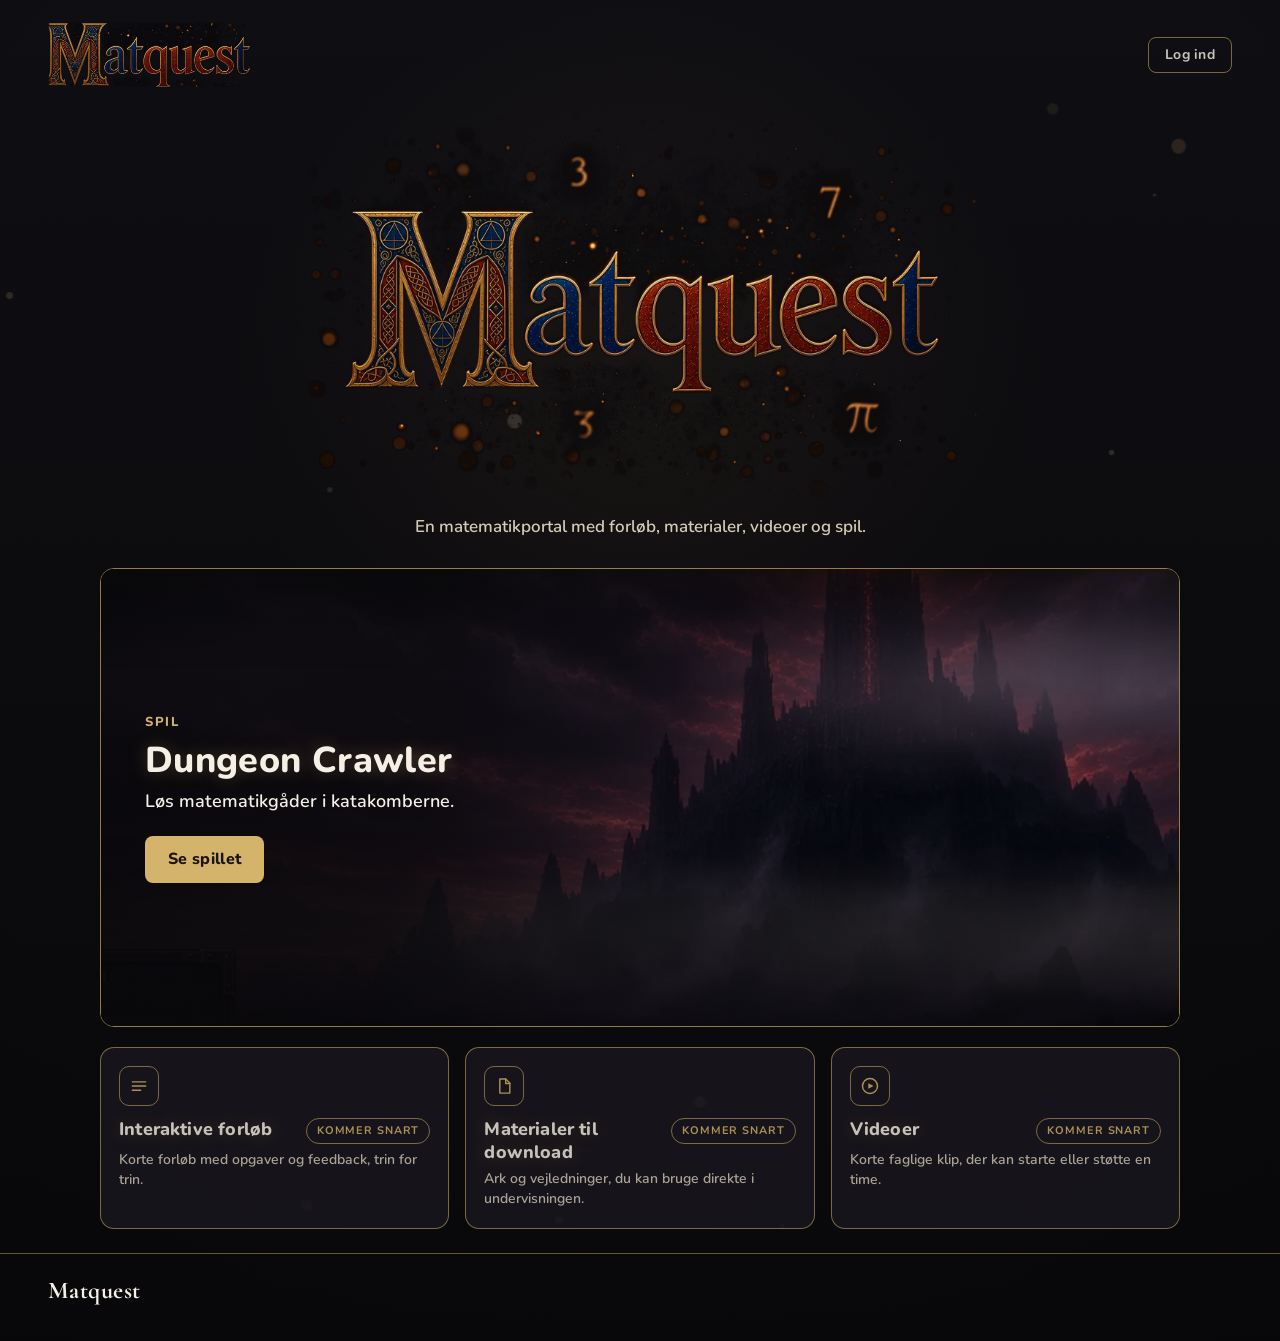
==== commit decb73ef: "Gør forsiden symmetrisk med et stort Spil-kort og tre felter på en række." ====
--- a/index.html
+++ b/index.html
@@ -114,22 +114,23 @@
       <img class="hero-logo" src="assets/matquest-logo.png" alt="Matquest" width="960" height="540">
       <p class="hero-tagline">En matematikportal med forløb, materialer, videoer og spil.</p>
     </div>
-    <div class="hero-body">
-      <section class="how" aria-label="Det kan du på Matquest">
+    <section class="how" aria-label="Det kan du på Matquest">
+      <a class="spil-card" href="spil/dungeon-crawler/" aria-label="Se spillet Dungeon Crawler">
+        <span class="spil-card-media" aria-hidden="true">
+          <picture>
+            <source type="image/webp" srcset="spil/dungeon-crawler/billeder/01_hovedmenu-960.webp 960w, spil/dungeon-crawler/billeder/01_hovedmenu-1600.webp 1600w" sizes="(max-width: 1100px) 100vw, 1080px">
+            <img src="spil/dungeon-crawler/billeder/01_hovedmenu-960.jpg" srcset="spil/dungeon-crawler/billeder/01_hovedmenu-960.jpg 960w, spil/dungeon-crawler/billeder/01_hovedmenu-1600.jpg 1600w" sizes="(max-width: 1100px) 100vw, 1080px" width="1600" height="900" alt="" decoding="async">
+          </picture>
+        </span>
+        <span class="spil-card-shade" aria-hidden="true"></span>
+        <span class="spil-card-copy">
+          <span class="spil-card-kicker">Spil</span>
+          <h2>Dungeon Crawler</h2>
+          <p>Løs matematikgåder i katakomberne.</p>
+          <span class="btn btn-cta">Se spillet</span>
+        </span>
+      </a>
       <ul class="how-list">
-        <li>
-          <a class="how-item how-item-spil" href="spil/">
-            <span class="how-icon" aria-hidden="true">
-              <svg viewBox="0 0 24 24" fill="none" stroke="currentColor" stroke-width="1.7" stroke-linecap="round" stroke-linejoin="round"><path d="M6 20.5V9A6 6 0 0 1 12 3.5 6 6 0 0 1 18 9v11.5"/><path d="M10 20.5h4"/><circle cx="14.2" cy="13" r="0.9" fill="currentColor" stroke="none"/></svg>
-            </span>
-            <span class="how-body">
-              <span class="how-title-row">
-                <h2>Spil</h2>
-              </span>
-              <p><strong>Dungeon Crawler.</strong> Løs matematikgåder i katakomberne.</p>
-            </span>
-          </a>
-        </li>
         <li>
           <a class="how-item ikke-i-brug" aria-disabled="true">
             <span class="how-icon" aria-hidden="true">
@@ -174,8 +175,6 @@
         </li>
       </ul>
     </section>
-    <aside class="hero-aside" aria-hidden="true"></aside>
-    </div>
   </main>
 
   <footer class="foot">
--- a/style.css
+++ b/style.css
@@ -161,71 +161,153 @@
   margin: 12px 0 0;
   line-height: 1.45;
 }
-.hero-body {
-  flex: 1 1 auto;
+.how {
+  width: 100%;
+  max-width: 1080px;
+  margin: 0 auto;
+  padding: 0;
+  display: flex;
+  flex-direction: column;
+  gap: 20px;
+}
+
+.spil-card {
+  position: relative;
+  display: block;
+  width: 100%;
+  aspect-ratio: 2.35 / 1;
+  min-height: 300px;
+  border: 1px solid var(--gold-line-strong);
+  border-radius: 14px;
+  overflow: hidden;
+  isolation: isolate;
+  transition: border-color 0.15s ease, box-shadow 0.15s ease;
+}
+.spil-card-media,
+.spil-card-media picture,
+.spil-card-media img,
+.spil-card-shade {
+  position: absolute;
+  inset: 0;
+  width: 100%;
+  height: 100%;
+}
+.spil-card-media img {
+  object-fit: cover;
+  object-position: center 44%;
+  max-width: none;
+  transform: scale(1.28);
+  transform-origin: center 42%;
+}
+.spil-card-shade {
+  background:
+    linear-gradient(180deg, rgba(8, 7, 10, 0.42) 0%, transparent 24%, transparent 55%, rgba(8, 7, 10, 0.72) 100%),
+    linear-gradient(105deg, rgba(8, 7, 10, 0.94) 0%, rgba(8, 7, 10, 0.84) 32%, rgba(8, 7, 10, 0.40) 55%, rgba(8, 7, 10, 0.18) 100%);
+  pointer-events: none;
+}
+.spil-card-copy {
+  position: relative;
+  z-index: 2;
+  display: flex;
+  flex-direction: column;
+  justify-content: center;
+  align-items: flex-start;
+  height: 100%;
+  padding: 36px 44px;
+  max-width: 28em;
+}
+.spil-card-kicker {
+  font-family: var(--font-body);
+  font-weight: 800;
+  font-size: 13px;
+  letter-spacing: 0.12em;
+  text-transform: uppercase;
+  color: var(--gold);
+  margin-bottom: 8px;
+}
+.spil-card h2 {
+  font-family: var(--font-body);
+  font-weight: 800;
+  font-size: 36px;
+  letter-spacing: 0.01em;
+  margin: 0;
+  color: var(--text);
+  line-height: 1.15;
+  text-shadow: var(--heading-glow);
+}
+.spil-card p {
+  color: var(--text);
+  font-size: 18px;
+  font-weight: 600;
+  line-height: 1.4;
+  margin: 8px 0 22px;
+  max-width: 22em;
+}
+.btn-cta {
+  background: var(--gold);
+  color: #1A140C;
+  border-color: transparent;
+  font-size: 16px;
+  font-weight: 800;
+  padding: 10px 22px;
+  min-height: 44px;
+}
+.spil-card:hover { border-color: var(--gold-hover); box-shadow: var(--card-glow); }
+.spil-card:hover .btn-cta { background: var(--gold-hover); }
+.spil-card:focus-visible { outline: 2px solid var(--gold); outline-offset: 3px; }
+
+.how-list {
   display: grid;
-  grid-template-columns: minmax(280px, 620px) 1fr;
-  gap: 48px;
-  align-items: start;
-}
-.hero-aside { min-height: 0; }
-
-.how { width: auto; margin: 0; padding: 0; }
-.how-list {
-  display: flex;
-  flex-direction: column;
-  gap: 15px;
+  grid-template-columns: repeat(3, 1fr);
+  gap: 16px;
   width: 100%;
   margin: 0;
 }
 .how-item {
   display: flex;
-  flex-direction: row;
-  align-items: center;
-  gap: 24px;
-  min-height: 114px;
+  flex-direction: column;
+  align-items: flex-start;
+  gap: 12px;
+  min-height: 0;
+  height: 100%;
   background: var(--panel);
   border: 1px solid var(--gold-line-strong);
   border-radius: 14px;
-  padding: 21px 27px;
+  padding: 18px 18px 20px;
   transition: border-color 0.15s ease, box-shadow 0.15s ease, background 0.15s ease;
 }
 .how-item:hover { border-color: var(--gold-line-strong); }
-a.how-item:not(.ikke-i-brug):hover {
-  border-color: var(--gold-hover);
-  background: var(--panel-hover);
-  box-shadow: var(--card-glow);
-}
 .how-item:focus-visible { outline: 2px solid var(--gold); outline-offset: 3px; }
 .how-icon {
-  flex: 0 0 60px;
-  width: 60px;
-  height: 60px;
+  flex: 0 0 40px;
+  width: 40px;
+  height: 40px;
   display: flex;
   align-items: center;
   justify-content: center;
   color: var(--gold);
   border: 1px solid var(--gold-line-strong);
-  border-radius: 12px;
-}
-.how-icon svg { width: 30px; height: 30px; display: block; }
-.how-body { flex: 1; min-width: 0; }
+  border-radius: 10px;
+}
+.how-icon svg { width: 20px; height: 20px; display: block; }
+.how-body { flex: 1; min-width: 0; width: 100%; }
 .how-title-row {
   display: flex;
-  align-items: center;
-  gap: 10px;
+  align-items: flex-start;
+  gap: 8px;
+  width: 100%;
 }
 .how-item h2 {
   font-family: var(--font-body);
   font-weight: 800;
-  font-size: 26px;
+  font-size: 18px;
   letter-spacing: 0.01em;
   margin: 0;
   color: var(--text);
   line-height: 1.25;
   text-shadow: var(--heading-glow);
 }
-.how-item p { color: var(--muted); font-size: 21px; font-weight: 600; line-height: 1.4; margin-top: 4px; }
+.how-item p { color: var(--muted); font-size: 14px; font-weight: 600; line-height: 1.4; margin-top: 6px; }
 .how-item p strong { color: var(--text); font-weight: 700; }
 .how-title-row .pill { margin-left: auto; flex-shrink: 0; }
 
@@ -240,7 +322,7 @@
 .foot-copy { margin-top: 2px; color: var(--muted); font-size: 15px; font-weight: 600; }
 
 @media (prefers-reduced-motion: reduce) {
-  .btn, .how-item { transition: none; }
+  .btn, .how-item, .spil-card { transition: none; }
 }
 
 /* Markering: ikke i brug endnu — dimmet, uden kryds */
@@ -259,17 +341,21 @@
   .hero { padding: 4px var(--gutter) 24px; }
   .hero-brand { padding: 8px 0 22px; }
   .hero-logo { width: min(720px, 100%); }
-  .hero-body {
-    grid-template-columns: 1fr;
-    gap: 0;
-  }
-  .hero-aside { display: none; }
   .pill { white-space: nowrap; }
-  .how-item {
-    min-height: 96px;
-    padding: 18px 20px;
-  }
+  .spil-card {
+    aspect-ratio: 2.1 / 1;
+    min-height: 260px;
+  }
+  .spil-card-copy { padding: 28px 28px; }
+  .spil-card h2 { font-size: 32px; }
   .foot { padding: 18px var(--gutter) 28px; }
+}
+
+@media (max-width: 899px) {
+  .how-list { grid-template-columns: 1fr; }
+  .how-item { flex-direction: row; align-items: center; gap: 16px; padding: 16px 18px; }
+  .how-icon { flex: 0 0 44px; width: 44px; height: 44px; }
+  .how-icon svg { width: 22px; height: 22px; }
 }
 
 @media (max-width: 767px) {
@@ -278,7 +364,29 @@
   .hero-logo { width: min(450px, 100%); }
   .hero-brand { padding: 2px 0 16px; }
   .hero-tagline { font-size: 15px; margin-top: 10px; }
-  .how-item { min-height: 88px; gap: 14px; padding: 14px 14px; }
+  .how { gap: 14px; }
+  .how-list { grid-template-columns: 1fr; }
+  .spil-card {
+    aspect-ratio: 16 / 13;
+    min-height: 280px;
+  }
+  .spil-card-media img {
+    object-position: center 58%;
+    transform-origin: center 58%;
+    transform: scale(1.4);
+  }
+  .spil-card-shade {
+    background:
+      linear-gradient(180deg, rgba(8, 7, 10, 0.45) 0%, rgba(8, 7, 10, 0.15) 26%, rgba(8, 7, 10, 0.50) 52%, rgba(8, 7, 10, 0.94) 100%);
+  }
+  .spil-card-copy {
+    justify-content: flex-end;
+    padding: 20px 20px 22px;
+    max-width: none;
+  }
+  .spil-card h2 { font-size: 28px; }
+  .spil-card p { font-size: 16px; margin: 6px 0 16px; }
+  .how-item { flex-direction: row; align-items: center; gap: 14px; padding: 14px 14px; min-height: 88px; }
   .how-icon { flex: 0 0 52px; width: 52px; height: 52px; }
   .how-icon svg { width: 26px; height: 26px; }
   .how-title-row {
@@ -288,7 +396,7 @@
     column-gap: 8px;
   }
   .how-title-row .pill { margin-left: 0; white-space: nowrap; }
-  .how-item h2 { font-size: 20px; }
-  .how-item p { font-size: 15px; }
+  .how-item h2 { font-size: 18px; }
+  .how-item p { font-size: 14px; margin-top: 4px; }
   .foot { padding: 16px var(--gutter) 24px; }
 }
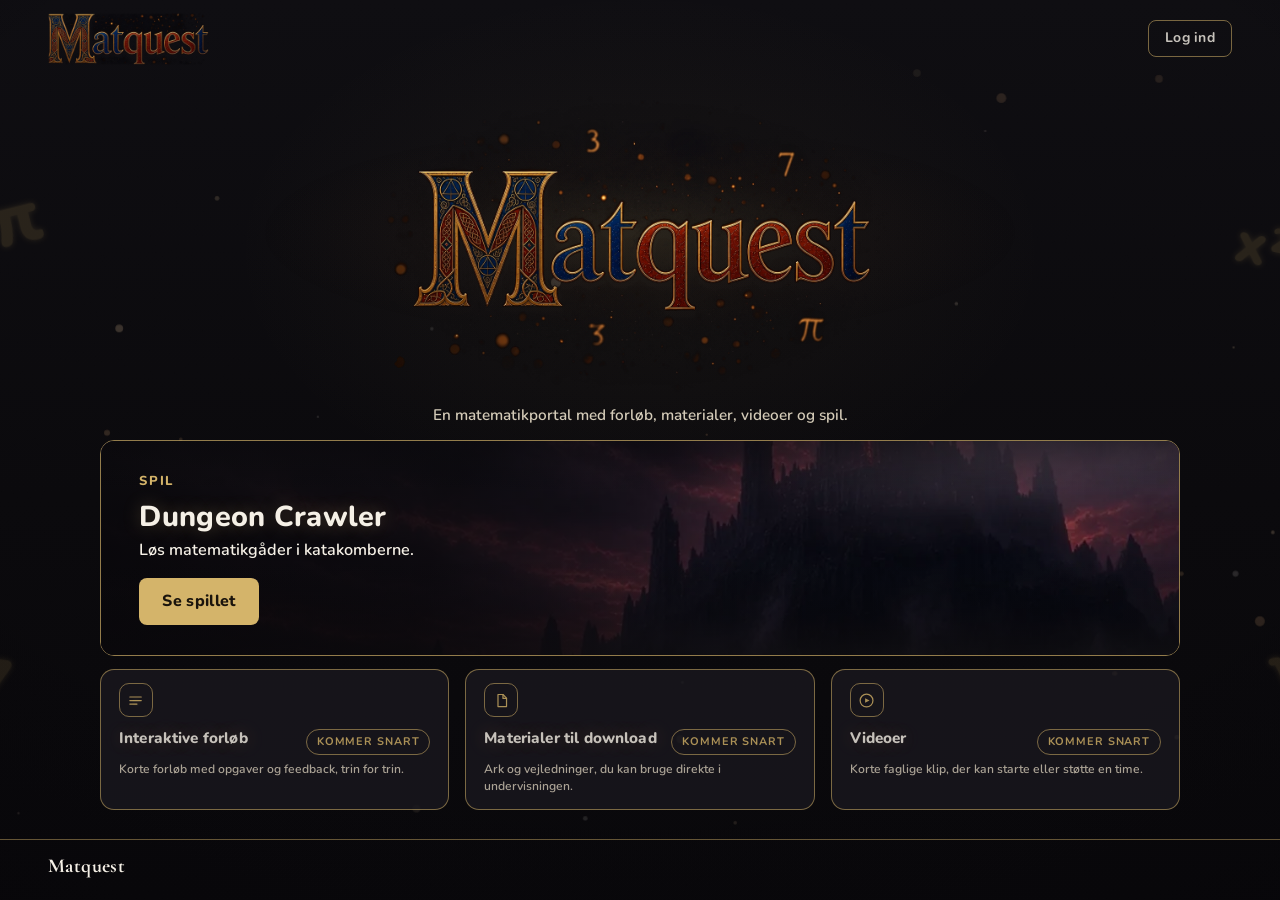
==== commit a253707a: "Lad logoet smelte sammen med sidens baggrund, og få forsiden til at være synlig i ét viewport på des" ====
--- a/index.html
+++ b/index.html
@@ -111,7 +111,7 @@
   <main class="hero" id="indhold">
     <div class="hero-brand">
       <h1 class="sr-only">Matquest</h1>
-      <img class="hero-logo" src="assets/matquest-logo.png" alt="Matquest" width="960" height="540">
+      <img class="hero-logo" src="assets/matquest-logo.png" alt="Matquest" width="1280" height="720">
       <p class="hero-tagline">En matematikportal med forløb, materialer, videoer og spil.</p>
     </div>
     <section class="how" aria-label="Det kan du på Matquest">
--- a/style.css
+++ b/style.css
@@ -141,16 +141,35 @@
   padding: 16px var(--gutter) 24px;
 }
 .hero-brand {
+  position: relative;
   display: flex;
   flex-direction: column;
   align-items: center;
   justify-content: center;
   padding: 4px 0 28px;
 }
+.hero-brand::before {
+  content: "";
+  position: absolute;
+  left: 50%;
+  top: 42%;
+  transform: translate(-50%, -50%);
+  width: min(920px, 100%);
+  height: 78%;
+  background: radial-gradient(ellipse 58% 55% at 50% 48%,
+    rgba(212, 180, 106, 0.10) 0%,
+    rgba(120, 70, 36, 0.04) 38%,
+    transparent 72%);
+  pointer-events: none;
+  z-index: 0;
+}
 .hero-logo {
+  position: relative;
+  z-index: 1;
   width: min(840px, 78vh, 100%);
   height: auto;
 }
+.hero-tagline { position: relative; z-index: 1; }
 .hero-tagline {
   font-family: var(--font-body);
   font-weight: 600;
@@ -400,3 +419,63 @@
   .how-item p { font-size: 14px; margin-top: 4px; }
   .foot { padding: 16px var(--gutter) 24px; }
 }
+
+/* Desktop: everything in one viewport (header, logo, cards, footer). Mobile may scroll. */
+@media (min-width: 900px) {
+  .page {
+    height: 100vh;
+    min-height: 100vh;
+  }
+  .top {
+    flex: 0 0 auto;
+    padding-top: clamp(6px, 1.4vh, 16px);
+  }
+  .logo-img { height: clamp(42px, 5.8vh, 60px); }
+  .hero {
+    flex: 1 1 auto;
+    min-height: 0;
+    justify-content: center;
+    padding: clamp(4px, 1vh, 14px) var(--gutter) clamp(6px, 1.2vh, 16px);
+  }
+  .hero-brand { padding: 0 0 clamp(6px, 1.5vh, 16px); }
+  .hero-logo {
+    width: clamp(360px, 60vh, 700px);
+  }
+  .hero-tagline {
+    font-size: clamp(14px, 1.7vh, 17px);
+    margin-top: clamp(6px, 1vh, 12px);
+  }
+  .how { gap: clamp(8px, 1.4vh, 16px); }
+  .spil-card {
+    aspect-ratio: auto;
+    height: clamp(150px, 24vh, 260px);
+    min-height: 0;
+  }
+  .spil-card-copy {
+    padding: clamp(14px, 2.4vh, 36px) clamp(20px, 3vw, 44px);
+  }
+  .spil-card h2 { font-size: clamp(22px, 3.2vh, 36px); }
+  .spil-card p {
+    font-size: clamp(14px, 1.8vh, 18px);
+    margin: clamp(4px, 0.7vh, 8px) 0 clamp(10px, 1.8vh, 22px);
+  }
+  .how-item {
+    padding: clamp(10px, 1.5vh, 18px) clamp(12px, 1.4vw, 18px);
+  }
+  .how-item h2 { font-size: clamp(15px, 1.7vh, 18px); }
+  .how-item p { font-size: clamp(12px, 1.35vh, 14px); }
+  .how-icon {
+    flex-basis: clamp(32px, 3.8vh, 40px);
+    width: clamp(32px, 3.8vh, 40px);
+    height: clamp(32px, 3.8vh, 40px);
+  }
+  .how-icon svg {
+    width: clamp(16px, 1.9vh, 20px);
+    height: clamp(16px, 1.9vh, 20px);
+  }
+  .foot {
+    flex: 0 0 auto;
+    padding: clamp(8px, 1.3vh, 16px) var(--gutter) clamp(10px, 2vh, 24px);
+  }
+  .foot-brand { font-size: clamp(18px, 2.2vh, 24px); }
+}
